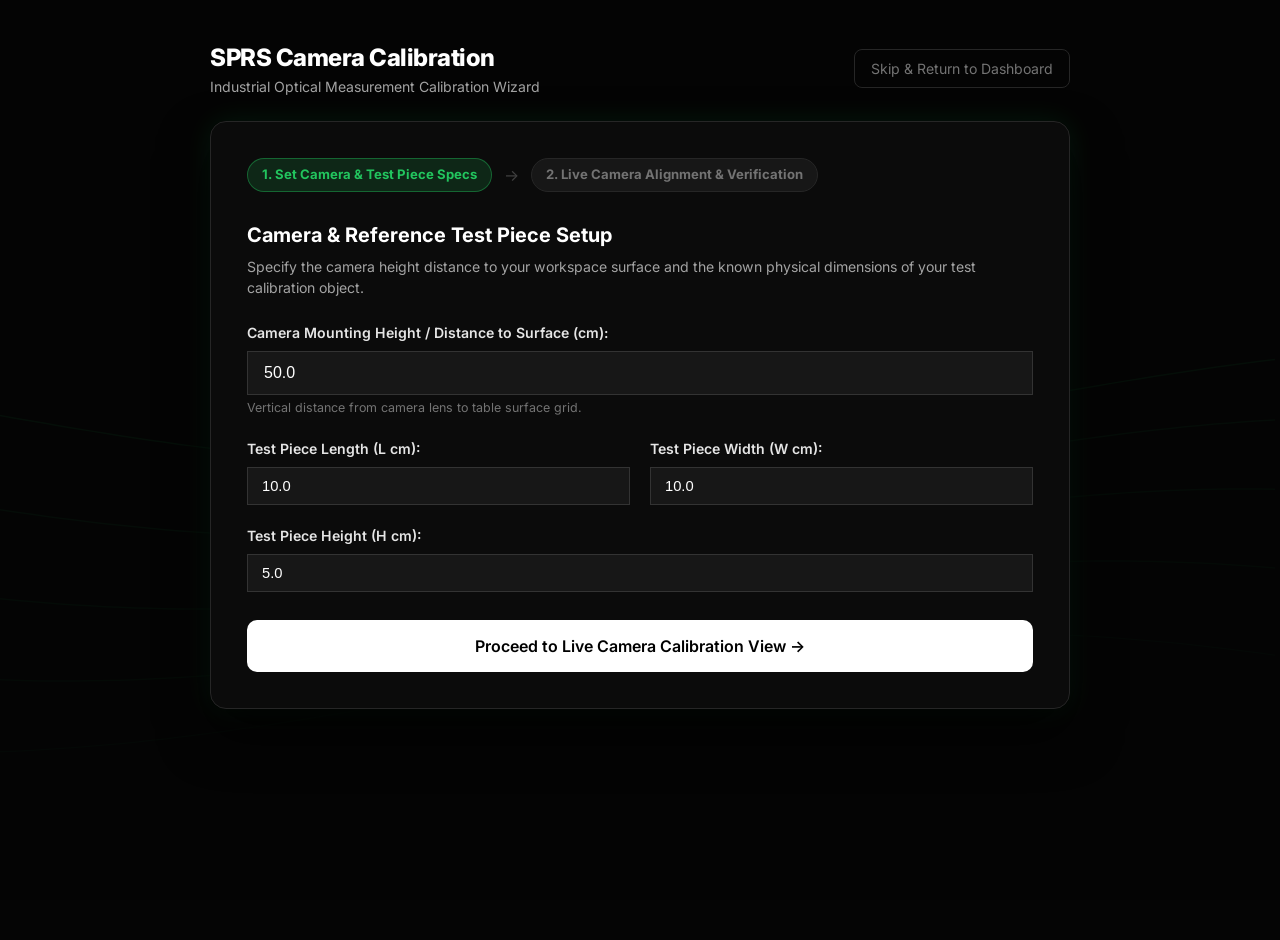
==== static/calibrate.html @ 856203a9 "Initial commit: Industrial SPRS Smart Packaging & Recommendation System" ====
<!DOCTYPE html>
<html lang="en">
<head>
  <meta charset="UTF-8">
  <meta name="viewport" content="width=device-width, initial-scale=1.0">
  <title>SPRS — Camera Calibration Wizard</title>
  <link rel="stylesheet" href="/static/style.css?v=20">
  <style>
    .cal-page-container {
      max-width: 900px;
      margin: 40px auto;
      padding: 0 20px;
      position: relative;
      z-index: 2;
    }
    
    .cal-card {
      background: rgba(13, 13, 13, 0.92);
      border: 1px solid #262626;
      border-radius: 16px;
      padding: 36px;
      backdrop-filter: blur(12px);
      box-shadow: 0 25px 50px rgba(0, 0, 0, 0.8), 0 0 30px rgba(34, 197, 94, 0.12);
    }

    .step-indicator {
      display: flex;
      gap: 12px;
      align-items: center;
      margin-bottom: 28px;
    }

    .step-pill {
      padding: 6px 14px;
      border-radius: 20px;
      font-size: 0.82rem;
      font-weight: 700;
      background: #171717;
      color: #737373;
      border: 1px solid #262626;
    }

    .step-pill.active {
      background: rgba(34, 197, 94, 0.15);
      color: #22c55e;
      border-color: rgba(34, 197, 94, 0.4);
    }

    .form-grid {
      display: grid;
      grid-template-columns: 1fr 1fr;
      gap: 20px;
      margin-bottom: 28px;
    }

    @media (max-width: 640px) {
      .form-grid {
        grid-template-columns: 1fr;
      }
    }

    .video-cal-container {
      position: relative;
      width: 100%;
      height: 480px;
      background: #000;
      border-radius: 12px;
      overflow: hidden;
      border: 1px solid #262626;
      margin-bottom: 24px;
    }

    .video-cal-feed {
      width: 100%;
      height: 100%;
      object-fit: contain;
    }

    .cal-live-badge {
      position: absolute;
      top: 16px;
      left: 16px;
      background: rgba(0, 0, 0, 0.85);
      border: 1px solid #22c55e;
      padding: 10px 16px;
      border-radius: 8px;
      font-size: 0.88rem;
      color: #fff;
    }
  </style>
</head>
<body>

  <!-- LIVE BACKGROUND WALLPAPER -->
  <div class="bg-wallpaper-container">
    <canvas id="bg-canvas"></canvas>
  </div>

  <div class="cal-page-container">
    
    <!-- HEADER BRANDING -->
    <div style="display: flex; justify-content: space-between; align-items: center; margin-bottom: 24px;">
      <div>
        <div style="font-size: 1.5rem; font-weight: 800; color: #fff; letter-spacing: -0.5px;">SPRS Camera Calibration</div>
        <div style="font-size: 0.88rem; color: #a3a3a3;">Industrial Optical Measurement Calibration Wizard</div>
      </div>
      <a href="/" style="color: #737373; font-size: 0.88rem; text-decoration: none; padding: 8px 16px; border: 1px solid #262626; border-radius: 8px;">Skip & Return to Dashboard</a>
    </div>

    <!-- MAIN CALIBRATION CARD -->
    <div class="cal-card">
      
      <!-- STEP INDICATOR -->
      <div class="step-indicator">
        <span class="step-pill active" id="pill-step-1">1. Set Camera & Test Piece Specs</span>
        <span style="color: #404040;">→</span>
        <span class="step-pill" id="pill-step-2">2. Live Camera Alignment & Verification</span>
      </div>

      <!-- STEP 1: SPECIFICATION FORM -->
      <div id="cal-step-1">
        <div style="font-size: 1.25rem; font-weight: 700; color: #fff; margin-bottom: 6px;">Camera & Reference Test Piece Setup</div>
        <div style="font-size: 0.88rem; color: #a3a3a3; margin-bottom: 24px; line-height: 1.5;">
          Specify the camera height distance to your workspace surface and the known physical dimensions of your test calibration object.
        </div>

        <div class="form-grid">
          
          <div style="grid-column: span 2;">
            <label style="font-size: 0.88rem; font-weight: 600; color: #e5e5e5; display: block; margin-bottom: 8px;">
              Camera Mounting Height / Distance to Surface (cm):
            </label>
            <input type="number" id="input-cam-height" value="50.0" step="0.5" class="cal-input-field" style="font-size: 1rem; padding: 12px 16px;">
            <div style="font-size: 0.78rem; color: #737373; margin-top: 4px;">Vertical distance from camera lens to table surface grid.</div>
          </div>

          <div>
            <label style="font-size: 0.88rem; font-weight: 600; color: #e5e5e5; display: block; margin-bottom: 8px;">
              Test Piece Length (L cm):
            </label>
            <input type="number" id="input-ref-l" value="10.0" step="0.1" class="cal-input-field" placeholder="10.0">
          </div>

          <div>
            <label style="font-size: 0.88rem; font-weight: 600; color: #e5e5e5; display: block; margin-bottom: 8px;">
              Test Piece Width (W cm):
            </label>
            <input type="number" id="input-ref-w" value="10.0" step="0.1" class="cal-input-field" placeholder="10.0">
          </div>

          <div style="grid-column: span 2;">
            <label style="font-size: 0.88rem; font-weight: 600; color: #e5e5e5; display: block; margin-bottom: 8px;">
              Test Piece Height (H cm):
            </label>
            <input type="number" id="input-ref-h" value="5.0" step="0.1" class="cal-input-field" placeholder="5.0">
          </div>

        </div>

        <button class="btn-capture" style="width: 100%; padding: 16px; font-size: 1rem;" onclick="goToCameraStep()">
          Proceed to Live Camera Calibration View →
        </button>
      </div>

      <!-- STEP 2: LIVE CAMERA CALIBRATION PANEL -->
      <div id="cal-step-2" style="display: none;">
        <div style="font-size: 1.25rem; font-weight: 700; color: #fff; margin-bottom: 6px;">Live Camera Calibration & Verification</div>
        <div style="font-size: 0.88rem; color: #a3a3a3; margin-bottom: 18px;">
          Place your test piece under the camera view. The system verifies real-time contour bounding against your target specs.
        </div>

        <div class="video-cal-container">
          <img src="/video_feed" alt="Live Stream" class="video-cal-feed" id="cal-video-feed">
          
          <div class="cal-live-badge">
            <div style="font-weight: 700; color: #22c55e; margin-bottom: 4px;" id="target-spec-text">Target: 10.0 × 10.0 × 5.0 cm</div>
            <div style="font-size: 0.82rem; color: #d4d4d4;" id="computed-scale-text">Calculated Scale: Checking live stream...</div>
          </div>
        </div>

        <div style="display: flex; gap: 14px;">
          <button class="btn-capture" style="flex: 2; padding: 16px; font-size: 1rem;" onclick="confirmAndSaveCalibration()">
            Confirm & Save Calibration →
          </button>
          <button class="btn-capture btn-capture-secondary" style="flex: 1; padding: 16px;" onclick="backToStep1()">
            Back to Form
          </button>
        </div>
      </div>

    </div>

  </div>

  <script>
    // Live Abstract Wave Wallpaper Background Animation
    const canvas = document.getElementById("bg-canvas");
    if (canvas) {
      const ctx = canvas.getContext("2d");
      let w = (canvas.width = window.innerWidth);
      let h = (canvas.height = window.innerHeight);

      window.addEventListener("resize", () => {
        w = canvas.width = window.innerWidth;
        h = canvas.height = window.innerHeight;
      });

      let step = 0;
      function renderWave() {
        ctx.fillStyle = "#050505";
        ctx.fillRect(0, 0, w, h);

        ctx.lineWidth = 1.5;
        for (let i = 0; i < 5; i++) {
          ctx.beginPath();
          const opacity = 0.08 - i * 0.012;
          ctx.strokeStyle = `rgba(34, 197, 94, ${Math.max(0.01, opacity)})`;

          for (let x = 0; x < w; x += 15) {
            const y = Math.sin(x * 0.003 + step + i * 0.4) * 60 + h * (0.45 + i * 0.08);
            if (x === 0) ctx.moveTo(x, y);
            else ctx.lineTo(x, y);
          }
          ctx.stroke();
        }
        step += 0.008;
        requestAnimationFrame(renderWave);
      }
      renderWave();
    }

    function goToCameraStep() {
      const camH = parseFloat(document.getElementById("input-cam-height").value || 50);
      const refL = parseFloat(document.getElementById("input-ref-l").value || 10);
      const refW = parseFloat(document.getElementById("input-ref-w").value || 10);
      const refH = parseFloat(document.getElementById("input-ref-h").value || 5);

      document.getElementById("target-spec-text").innerText = `Target Test Piece: ${refL} × ${refW} × ${refH} cm`;
      
      // Calculate scale based on focal length model (1570 / distance)
      const scale = (1570.0 / Math.max(10.0, camH)).toFixed(2);
      document.getElementById("computed-scale-text").innerText = `Calculated Optical Scale: ${scale} px/cm`;

      document.getElementById("cal-step-1").style.display = "none";
      document.getElementById("cal-step-2").style.display = "block";

      document.getElementById("pill-step-1").classList.remove("active");
      document.getElementById("pill-step-2").classList.add("active");
    }

    function backToStep1() {
      document.getElementById("cal-step-2").style.display = "none";
      document.getElementById("cal-step-1").style.display = "block";

      document.getElementById("pill-step-2").classList.remove("active");
      document.getElementById("pill-step-1").classList.add("active");
    }

    async function confirmAndSaveCalibration() {
      const camH = parseFloat(document.getElementById("input-cam-height").value || 50);
      const refL = parseFloat(document.getElementById("input-ref-l").value || 10);
      const refW = parseFloat(document.getElementById("input-ref-w").value || 10);
      const refH = parseFloat(document.getElementById("input-ref-h").value || 5);

      try {
        const res = await fetch("/api/calibrate_custom", {
          method: "POST",
          headers: { "Content-Type": "application/json" },
          body: JSON.stringify({
            camera_height_cm: camH,
            ref_length_cm: refL,
            ref_width_cm: refW,
            ref_height_cm: refH
          })
        });
        const data = await res.json();
        if (data.status === "success") {
          console.log("[SPRS Calibration] Saved calibration successfully!");
        }
      } catch (err) {
        console.warn("[SPRS Calibration Error]:", err);
      }

      // Redirect back to main scan page
      window.location.href = "/";
    }
  </script>

</body>
</html>
---- static/style.css ----
/* 
   SPRS Ultra-Minimalist Pure Black Theme with Interactive Parallax Background (static/style.css)
*/

@import url('https://fonts.googleapis.com/css2?family=Inter:wght@400;500;600;700&display=swap');

:root {
  --bg-pure-black: #050505;
  --bg-card: #111111;
  --bg-card-hover: #181818;
  --border-subtle: #242424;
  --border-accent: #525252;

  --text-white: #ffffff;
  --text-main: #e5e5e5;
  --text-muted: #a3a3a3;
  --text-subtle: #737373;

  --accent-green: #16a34a;
  --accent-blue: #0284c7;
  --accent-amber: #d97706;
  --accent-red: #dc2626;

  --radius-md: 10px;
  --radius-lg: 16px;
  --transition: all 0.25s cubic-bezier(0.16, 1, 0.3, 1);
}

* {
  box-sizing: border-box;
  margin: 0;
  padding: 0;
}

body {
  font-family: 'Inter', -apple-system, BlinkMacSystemFont, "Segoe UI", Roboto, sans-serif;
  background-color: var(--bg-pure-black);
  color: var(--text-main);
  min-height: 100vh;
  line-height: 1.5;
  overflow-x: hidden;
  position: relative;
  -webkit-font-smoothing: antialiased;
}

/* LIVE ANIMATED ABSTRACT WAVE WALLPAPER (IMAGE 2) */
.bg-wallpaper-container {
  position: fixed;
  top: 0;
  left: 0;
  width: 100vw;
  height: 100vh;
  pointer-events: none;
  z-index: 0;
  overflow: hidden;
  background: #030008;
  opacity: 0.65;
}

#bg-canvas {
  width: 100%;
  height: 100%;
  display: block;
}

/* MAIN APP CONTAINER */
.app-viewport-container {
  position: relative;
  z-index: 1;
  max-width: 1100px;
  margin: 30px auto;
  padding: 0 20px;
  display: flex;
  flex-direction: column;
  gap: 24px;
}

/* CARDS */
.camera-card {
  background: var(--bg-card);
  border: 1px solid var(--border-subtle);
  border-radius: var(--radius-lg);
  padding: 20px;
  box-shadow: 0 10px 30px rgba(0, 0, 0, 0.6);
}

.video-frame-box {
  position: relative;
  width: 100%;
  height: 520px;
  background: #000000;
  border-radius: var(--radius-md);
  overflow: hidden;
  border: 1px solid var(--border-subtle);
}

.video-element {
  width: 100%;
  height: 100%;
  object-fit: cover;
  display: block;
}

/* CONTROL BAR */
.control-bar {
  display: flex;
  align-items: center;
  justify-content: space-between;
  background: var(--bg-card);
  border: 1px solid var(--border-subtle);
  border-radius: var(--radius-lg);
  padding: 18px 24px;
}

.instruction-text {
  font-size: 1rem;
  font-weight: 600;
  color: var(--text-white);
}

.instruction-sub {
  font-size: 0.82rem;
  color: var(--text-muted);
  margin-top: 2px;
}

.btn-capture {
  background: #ffffff;
  color: #000000;
  border: none;
  padding: 12px 30px;
  border-radius: var(--radius-md);
  font-family: inherit;
  font-weight: 600;
  font-size: 0.95rem;
  cursor: pointer;
  transition: var(--transition);
}

.btn-capture:hover {
  background: #e5e5e5;
  transform: translateY(-1px);
}

.btn-capture-secondary {
  background: #262626;
  color: #ffffff;
  border: 1px solid #404040;
}

.btn-capture-secondary:hover {
  background: #333333;
}

/* ADVANCED ANALYTICS SECTION */
.analytics-section {
  background: var(--bg-card);
  border: 1px solid var(--border-subtle);
  border-radius: var(--radius-lg);
  padding: 28px;
  display: none;
}

.analytics-section.active {
  display: block;
}

.section-title {
  font-size: 1.2rem;
  font-weight: 700;
  color: var(--text-white);
  border-bottom: 1px solid var(--border-subtle);
  padding-bottom: 14px;
  margin-bottom: 24px;
}

.analytics-row-pair {
  display: grid;
  grid-template-columns: 1fr 1fr;
  gap: 20px;
  margin-bottom: 20px;
}

@media (max-width: 768px) {
  .analytics-row-pair {
    grid-template-columns: 1fr;
  }
}

.data-box {
  background: #090909;
  border: 1px solid var(--border-subtle);
  border-radius: var(--radius-md);
  padding: 20px 24px;
}

.snapshot-container {
  width: 100%;
  border-radius: var(--radius-md);
  overflow: hidden;
  border: 1px solid var(--border-subtle);
  background: #000000;
}

.snapshot-img {
  width: 100%;
  height: 215px;
  object-fit: cover;
  display: block;
}

.data-row {
  display: flex;
  justify-content: space-between;
  align-items: center;
  padding: 10px 0;
  border-bottom: 1px solid #1c1c1c;
  font-size: 0.9rem;
}

.data-row:last-child {
  border-bottom: none;
}

.data-label {
  color: var(--text-muted);
}

.data-val {
  font-weight: 600;
  color: var(--text-white);
}

/* DUAL CIRCULAR RING GAUGES (OPTIMAL VS STOCK BOX) */
.dual-rings-wrapper {
  display: flex;
  justify-content: space-around;
  align-items: center;
  width: 100%;
  margin-top: 4px;
  gap: 16px;
}

.ring-sub-box {
  display: flex;
  flex-direction: column;
  align-items: center;
  flex: 1;
}

.ring-sub-title {
  font-size: 0.82rem;
  font-weight: 600;
  color: var(--text-white);
  margin-bottom: 6px;
}

.medium-ring-container {
  position: relative;
  width: 108px;
  height: 108px;
  margin: 4px auto;
}

.medium-ring-svg {
  width: 100%;
  height: 100%;
  transform: rotate(-90deg);
}

.medium-ring-bg {
  fill: none;
  stroke: #222222;
  stroke-width: 9;
}

.medium-ring-fill {
  fill: none;
  stroke: #22c55e;
  stroke-width: 9;
  stroke-linecap: round;
  stroke-dasharray: 301.59;
  stroke-dashoffset: 301.59;
  transition: stroke-dashoffset 0.8s cubic-bezier(0.16, 1, 0.3, 1), stroke 0.4s ease, filter 0.4s ease;
}

.medium-ring-text {
  position: absolute;
  top: 50%;
  left: 50%;
  transform: translate(-50%, -50%);
  font-size: 1.45rem;
  font-weight: 800;
  color: #ffffff;
  text-shadow: 0 0 12px rgba(255, 255, 255, 0.35);
}

.util-subtext {
  font-size: 0.76rem;
  color: var(--text-muted);
  margin-top: 4px;
}

/* LARGE 3D VIEWER CONTAINER (FULL STANDALONE ROW: 520px HEIGHT) */
.large-3d-viewer-card {
  background: var(--bg-card);
  border: 1px solid var(--border-subtle);
  border-radius: var(--radius-lg);
  padding: 20px;
  margin-top: 24px;
}

.threejs-viewport-large {
  width: 100%;
  height: 520px;
  background: #000000;
  border-radius: var(--radius-md);
  border: 1px solid var(--border-subtle);
  position: relative;
  overflow: hidden;
}

#canvas-3d {
  width: 100%;
  height: 100%;
  display: block;
}

/* 3D CLICK INSPECTOR TOOLTIP / PANEL */
.inspector-overlay {
  position: absolute;
  top: 12px;
  left: 12px;
  background: rgba(18, 18, 18, 0.92);
  border: 1px solid var(--border-accent);
  border-radius: var(--radius-md);
  padding: 10px 14px;
  max-width: 320px;
  box-shadow: 0 8px 24px rgba(0, 0, 0, 0.8);
  pointer-events: none;
  transition: opacity 0.3s ease;
}

.inspector-title {
  font-size: 0.85rem;
  font-weight: 700;
  color: #ffffff;
  margin-bottom: 2px;
}

.inspector-desc {
  font-size: 0.78rem;
  color: var(--text-muted);
}

/* BOTTOM ACTION BAR CENTERED AT THE VERY BOTTOM */
.bottom-action-bar {
  display: flex;
  flex-direction: column;
  align-items: center;
  gap: 16px;
  margin: 28px auto 0 auto;
  padding-top: 24px;
  border-top: 1px solid var(--border-subtle);
  max-width: 760px;
  width: 100%;
}

.status-tag {
  padding: 12px 18px;
  border-radius: var(--radius-md);
  background: #121212;
  border: 1px solid var(--border-subtle);
  font-size: 0.88rem;
  color: var(--text-main);
}

.status-tag-centered {
  width: 100%;
  max-width: 640px;
  text-align: center;
}

.bottom-btn-group {
  display: flex;
  gap: 16px;
  justify-content: center;
  width: 100%;
}

/* MODAL OVERLAY & CALIBRATION SETUP STYLES */
.modal-overlay {
  position: fixed;
  top: 0;
  left: 0;
  width: 100vw;
  height: 100vh;
  background: rgba(0, 0, 0, 0.82);
  backdrop-filter: blur(10px);
  z-index: 9999;
  display: flex;
  align-items: center;
  justify-content: center;
  padding: 20px;
}

.modal-card {
  background: #0d0d0d;
  border: 1px solid #262626;
  border-radius: var(--radius-lg);
  padding: 28px;
  box-shadow: 0 20px 40px rgba(0, 0, 0, 0.8), 0 0 20px rgba(34, 197, 94, 0.15);
  width: 100%;
}

.cal-input-field {
  width: 100%;
  background: #171717;
  border: 1px solid #333;
  border-radius: var(--radius-sm);
  color: #fff;
  padding: 10px 14px;
  font-size: 0.92rem;
  outline: none;
  transition: border-color 0.2s ease;
}

.cal-input-field:focus {
  border-color: var(--accent-green);
}
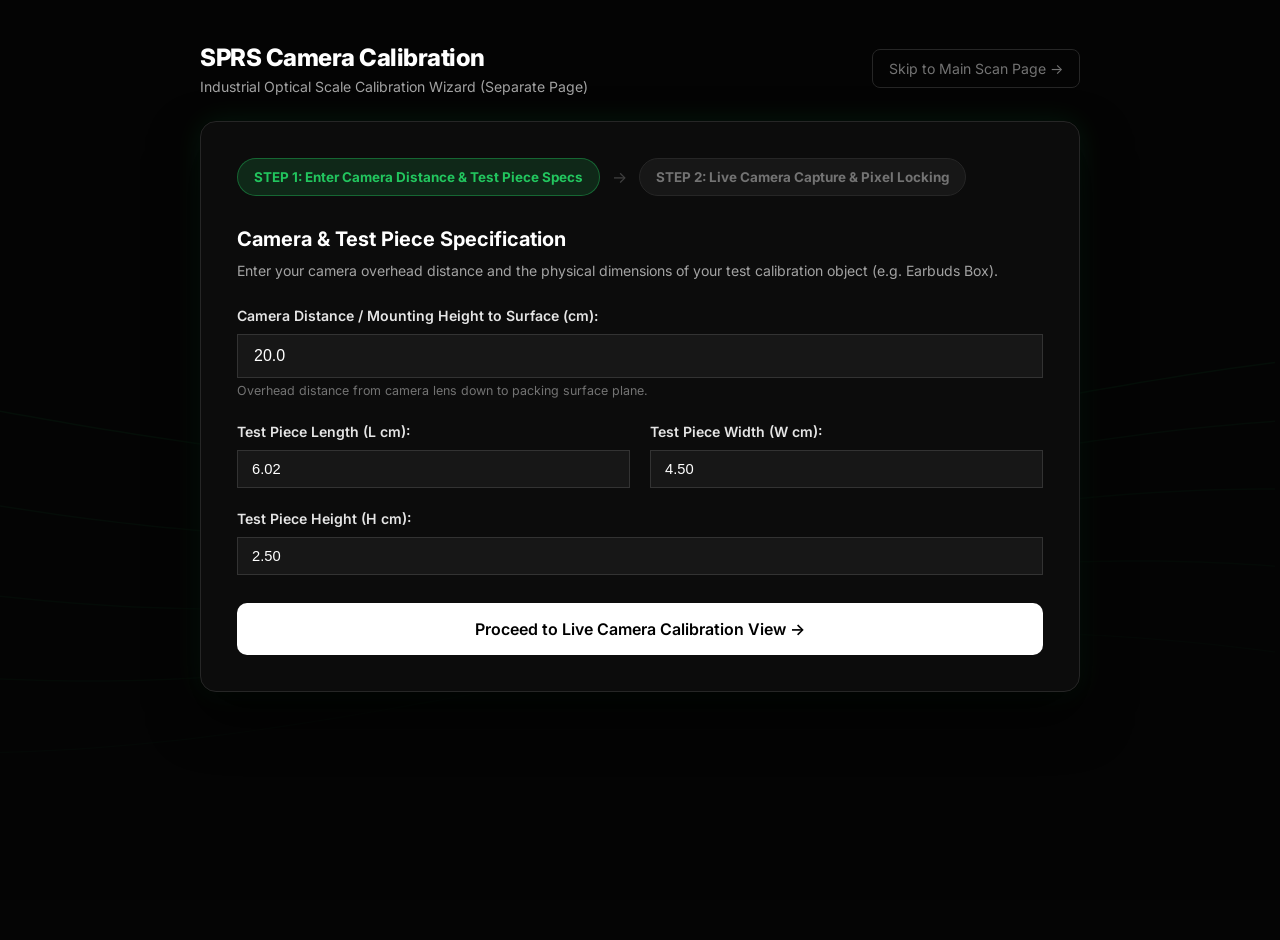
==== commit 6d286b93: "Enhance live camera calibration with auto bounding-box scale calculation" ====
--- a/static/calibrate.html
+++ b/static/calibrate.html
@@ -3,11 +3,11 @@
 <head>
   <meta charset="UTF-8">
   <meta name="viewport" content="width=device-width, initial-scale=1.0">
-  <title>SPRS — Camera Calibration Wizard</title>
-  <link rel="stylesheet" href="/static/style.css?v=20">
+  <title>SPRS — Camera Calibration Page</title>
+  <link rel="stylesheet" href="/static/style.css?v=25">
   <style>
     .cal-page-container {
-      max-width: 900px;
+      max-width: 920px;
       margin: 40px auto;
       padding: 0 20px;
       position: relative;
@@ -15,11 +15,11 @@
     }
     
     .cal-card {
-      background: rgba(13, 13, 13, 0.92);
+      background: rgba(13, 13, 13, 0.94);
       border: 1px solid #262626;
       border-radius: 16px;
       padding: 36px;
-      backdrop-filter: blur(12px);
+      backdrop-filter: blur(14px);
       box-shadow: 0 25px 50px rgba(0, 0, 0, 0.8), 0 0 30px rgba(34, 197, 94, 0.12);
     }
 
@@ -31,9 +31,9 @@
     }
 
     .step-pill {
-      padding: 6px 14px;
+      padding: 8px 16px;
       border-radius: 20px;
-      font-size: 0.82rem;
+      font-size: 0.84rem;
       font-weight: 700;
       background: #171717;
       color: #737373;
@@ -80,12 +80,33 @@
       position: absolute;
       top: 16px;
       left: 16px;
-      background: rgba(0, 0, 0, 0.85);
+      background: rgba(0, 0, 0, 0.88);
       border: 1px solid #22c55e;
-      padding: 10px 16px;
+      padding: 12px 18px;
+      border-radius: 10px;
+      font-size: 0.88rem;
+      color: #fff;
+      box-shadow: 0 4px 12px rgba(0, 0, 0, 0.6);
+    }
+
+    .cal-alert-box {
+      padding: 12px 16px;
       border-radius: 8px;
       font-size: 0.88rem;
-      color: #fff;
+      margin-bottom: 16px;
+      display: none;
+    }
+
+    .cal-alert-success {
+      background: rgba(34, 197, 94, 0.15);
+      border: 1px solid #22c55e;
+      color: #4ade80;
+    }
+
+    .cal-alert-error {
+      background: rgba(239, 68, 68, 0.15);
+      border: 1px solid #ef4444;
+      color: #f87171;
     }
   </style>
 </head>
@@ -102,9 +123,9 @@
     <div style="display: flex; justify-content: space-between; align-items: center; margin-bottom: 24px;">
       <div>
         <div style="font-size: 1.5rem; font-weight: 800; color: #fff; letter-spacing: -0.5px;">SPRS Camera Calibration</div>
-        <div style="font-size: 0.88rem; color: #a3a3a3;">Industrial Optical Measurement Calibration Wizard</div>
+        <div style="font-size: 0.88rem; color: #a3a3a3;">Industrial Optical Scale Calibration Wizard (Separate Page)</div>
       </div>
-      <a href="/" style="color: #737373; font-size: 0.88rem; text-decoration: none; padding: 8px 16px; border: 1px solid #262626; border-radius: 8px;">Skip & Return to Dashboard</a>
+      <a href="/" style="color: #737373; font-size: 0.88rem; text-decoration: none; padding: 8px 16px; border: 1px solid #262626; border-radius: 8px;">Skip to Main Scan Page →</a>
     </div>
 
     <!-- MAIN CALIBRATION CARD -->
@@ -112,47 +133,47 @@
       
       <!-- STEP INDICATOR -->
       <div class="step-indicator">
-        <span class="step-pill active" id="pill-step-1">1. Set Camera & Test Piece Specs</span>
+        <span class="step-pill active" id="pill-step-1">STEP 1: Enter Camera Distance & Test Piece Specs</span>
         <span style="color: #404040;">→</span>
-        <span class="step-pill" id="pill-step-2">2. Live Camera Alignment & Verification</span>
+        <span class="step-pill" id="pill-step-2">STEP 2: Live Camera Capture & Pixel Locking</span>
       </div>
 
       <!-- STEP 1: SPECIFICATION FORM -->
       <div id="cal-step-1">
-        <div style="font-size: 1.25rem; font-weight: 700; color: #fff; margin-bottom: 6px;">Camera & Reference Test Piece Setup</div>
+        <div style="font-size: 1.25rem; font-weight: 700; color: #fff; margin-bottom: 6px;">Camera & Test Piece Specification</div>
         <div style="font-size: 0.88rem; color: #a3a3a3; margin-bottom: 24px; line-height: 1.5;">
-          Specify the camera height distance to your workspace surface and the known physical dimensions of your test calibration object.
+          Enter your camera overhead distance and the physical dimensions of your test calibration object (e.g. Earbuds Box).
         </div>
 
         <div class="form-grid">
           
           <div style="grid-column: span 2;">
             <label style="font-size: 0.88rem; font-weight: 600; color: #e5e5e5; display: block; margin-bottom: 8px;">
-              Camera Mounting Height / Distance to Surface (cm):
+              Camera Distance / Mounting Height to Surface (cm):
             </label>
-            <input type="number" id="input-cam-height" value="50.0" step="0.5" class="cal-input-field" style="font-size: 1rem; padding: 12px 16px;">
-            <div style="font-size: 0.78rem; color: #737373; margin-top: 4px;">Vertical distance from camera lens to table surface grid.</div>
+            <input type="number" id="input-cam-height" value="20.0" step="0.5" class="cal-input-field" style="font-size: 1rem; padding: 12px 16px;">
+            <div style="font-size: 0.78rem; color: #737373; margin-top: 4px;">Overhead distance from camera lens down to packing surface plane.</div>
           </div>
 
           <div>
             <label style="font-size: 0.88rem; font-weight: 600; color: #e5e5e5; display: block; margin-bottom: 8px;">
               Test Piece Length (L cm):
             </label>
-            <input type="number" id="input-ref-l" value="10.0" step="0.1" class="cal-input-field" placeholder="10.0">
+            <input type="number" id="input-ref-l" value="6.02" step="0.01" class="cal-input-field" placeholder="6.02">
           </div>
 
           <div>
             <label style="font-size: 0.88rem; font-weight: 600; color: #e5e5e5; display: block; margin-bottom: 8px;">
               Test Piece Width (W cm):
             </label>
-            <input type="number" id="input-ref-w" value="10.0" step="0.1" class="cal-input-field" placeholder="10.0">
+            <input type="number" id="input-ref-w" value="4.50" step="0.01" class="cal-input-field" placeholder="4.50">
           </div>
 
           <div style="grid-column: span 2;">
             <label style="font-size: 0.88rem; font-weight: 600; color: #e5e5e5; display: block; margin-bottom: 8px;">
               Test Piece Height (H cm):
             </label>
-            <input type="number" id="input-ref-h" value="5.0" step="0.1" class="cal-input-field" placeholder="5.0">
+            <input type="number" id="input-ref-h" value="2.50" step="0.01" class="cal-input-field" placeholder="2.50">
           </div>
 
         </div>
@@ -164,28 +185,35 @@
 
       <!-- STEP 2: LIVE CAMERA CALIBRATION PANEL -->
       <div id="cal-step-2" style="display: none;">
-        <div style="font-size: 1.25rem; font-weight: 700; color: #fff; margin-bottom: 6px;">Live Camera Calibration & Verification</div>
+        <div style="font-size: 1.25rem; font-weight: 700; color: #fff; margin-bottom: 6px;">Live Camera Calibration & Scale Locking</div>
         <div style="font-size: 0.88rem; color: #a3a3a3; margin-bottom: 18px;">
-          Place your test piece under the camera view. The system verifies real-time contour bounding against your target specs.
-        </div>
+          Place your test piece (e.g. Earbuds Box) under the camera. The system will detect its pixel contours and compute the exact scale ($px/cm$).
+        </div>
+
+        <div class="cal-alert-box cal-alert-success" id="cal-msg-box"></div>
 
         <div class="video-cal-container">
           <img src="/video_feed" alt="Live Stream" class="video-cal-feed" id="cal-video-feed">
           
           <div class="cal-live-badge">
-            <div style="font-weight: 700; color: #22c55e; margin-bottom: 4px;" id="target-spec-text">Target: 10.0 × 10.0 × 5.0 cm</div>
-            <div style="font-size: 0.82rem; color: #d4d4d4;" id="computed-scale-text">Calculated Scale: Checking live stream...</div>
-          </div>
-        </div>
-
-        <div style="display: flex; gap: 14px;">
-          <button class="btn-capture" style="flex: 2; padding: 16px; font-size: 1rem;" onclick="confirmAndSaveCalibration()">
-            Confirm & Save Calibration →
+            <div style="font-weight: 700; color: #22c55e; margin-bottom: 4px;" id="target-spec-text">Target: 6.02 × 4.5 × 2.5 cm</div>
+            <div style="font-size: 0.84rem; color: #e5e5e5; margin-bottom: 2px;" id="computed-scale-text">Calculated Scale: Press Detect & Calibrate</div>
+            <div style="font-size: 0.80rem; color: #38bdf8;" id="measured-result-text">Live Match: Pending...</div>
+          </div>
+        </div>
+
+        <div style="display: flex; gap: 12px; margin-bottom: 16px;">
+          <button class="btn-capture" style="flex: 2; padding: 14px; font-size: 0.95rem; background: #2563eb;" onclick="triggerAutoCameraCalibration()">
+            📸 Detect Test Piece & Lock Scale ($px/cm$)
           </button>
-          <button class="btn-capture btn-capture-secondary" style="flex: 1; padding: 16px;" onclick="backToStep1()">
+          <button class="btn-capture btn-capture-secondary" style="flex: 1; padding: 14px;" onclick="backToStep1()">
             Back to Form
           </button>
         </div>
+
+        <button class="btn-capture" style="width: 100%; padding: 16px; font-size: 1.05rem;" id="btn-confirm-redirect" onclick="confirmAndSaveCalibration()">
+          Confirm Calibration & Redirect to Main Scan Page →
+        </button>
       </div>
 
     </div>
@@ -230,22 +258,21 @@
     }
 
     function goToCameraStep() {
-      const camH = parseFloat(document.getElementById("input-cam-height").value || 50);
-      const refL = parseFloat(document.getElementById("input-ref-l").value || 10);
-      const refW = parseFloat(document.getElementById("input-ref-w").value || 10);
-      const refH = parseFloat(document.getElementById("input-ref-h").value || 5);
+      const camH = parseFloat(document.getElementById("input-cam-height").value || 20);
+      const refL = parseFloat(document.getElementById("input-ref-l").value || 6.02);
+      const refW = parseFloat(document.getElementById("input-ref-w").value || 4.5);
+      const refH = parseFloat(document.getElementById("input-ref-h").value || 2.5);
 
       document.getElementById("target-spec-text").innerText = `Target Test Piece: ${refL} × ${refW} × ${refH} cm`;
-      
-      // Calculate scale based on focal length model (1570 / distance)
-      const scale = (1570.0 / Math.max(10.0, camH)).toFixed(2);
-      document.getElementById("computed-scale-text").innerText = `Calculated Optical Scale: ${scale} px/cm`;
 
       document.getElementById("cal-step-1").style.display = "none";
       document.getElementById("cal-step-2").style.display = "block";
 
       document.getElementById("pill-step-1").classList.remove("active");
       document.getElementById("pill-step-2").classList.add("active");
+
+      // Auto trigger live scale calculation on step transition
+      setTimeout(triggerAutoCameraCalibration, 400);
     }
 
     function backToStep1() {
@@ -256,14 +283,17 @@
       document.getElementById("pill-step-1").classList.add("active");
     }
 
-    async function confirmAndSaveCalibration() {
-      const camH = parseFloat(document.getElementById("input-cam-height").value || 50);
-      const refL = parseFloat(document.getElementById("input-ref-l").value || 10);
-      const refW = parseFloat(document.getElementById("input-ref-w").value || 10);
-      const refH = parseFloat(document.getElementById("input-ref-h").value || 5);
+    async function triggerAutoCameraCalibration() {
+      const camH = parseFloat(document.getElementById("input-cam-height").value || 20);
+      const refL = parseFloat(document.getElementById("input-ref-l").value || 6.02);
+      const refW = parseFloat(document.getElementById("input-ref-w").value || 4.5);
+      const refH = parseFloat(document.getElementById("input-ref-h").value || 2.5);
+
+      const msgBox = document.getElementById("cal-msg-box");
+      msgBox.style.display = "none";
 
       try {
-        const res = await fetch("/api/calibrate_custom", {
+        const res = await fetch("/api/auto_calibrate_from_camera", {
           method: "POST",
           headers: { "Content-Type": "application/json" },
           body: JSON.stringify({
@@ -273,15 +303,30 @@
             ref_height_cm: refH
           })
         });
+
         const data = await res.json();
         if (data.status === "success") {
-          console.log("[SPRS Calibration] Saved calibration successfully!");
+          document.getElementById("computed-scale-text").innerText = `Calculated Optical Scale: ${data.pixels_per_cm} px/cm`;
+          document.getElementById("measured-result-text").innerText = `Live Match Confirmed: ${data.measured_dimensions_str}`;
+
+          msgBox.className = "cal-alert-box cal-alert-success";
+          msgBox.innerText = `Success! Test piece detected (${data.detected_pixel_dim} px). Calibrated scale locked at ${data.pixels_per_cm} px/cm.`;
+          msgBox.style.display = "block";
+        } else {
+          document.getElementById("computed-scale-text").innerText = "Calculated Scale: Pending Detection";
+          document.getElementById("measured-result-text").innerText = "Live Match: Please place test piece under camera";
+
+          msgBox.className = "cal-alert-box cal-alert-error";
+          msgBox.innerText = data.message || "Could not detect test piece. Ensure object is on surface plane under camera.";
+          msgBox.style.display = "block";
         }
       } catch (err) {
-        console.warn("[SPRS Calibration Error]:", err);
+        console.error("Auto calibration error:", err);
       }
-
-      // Redirect back to main scan page
+    }
+
+    async function confirmAndSaveCalibration() {
+      // Scale is locked and saved in config, redirect directly to main scanning page
       window.location.href = "/";
     }
   </script>
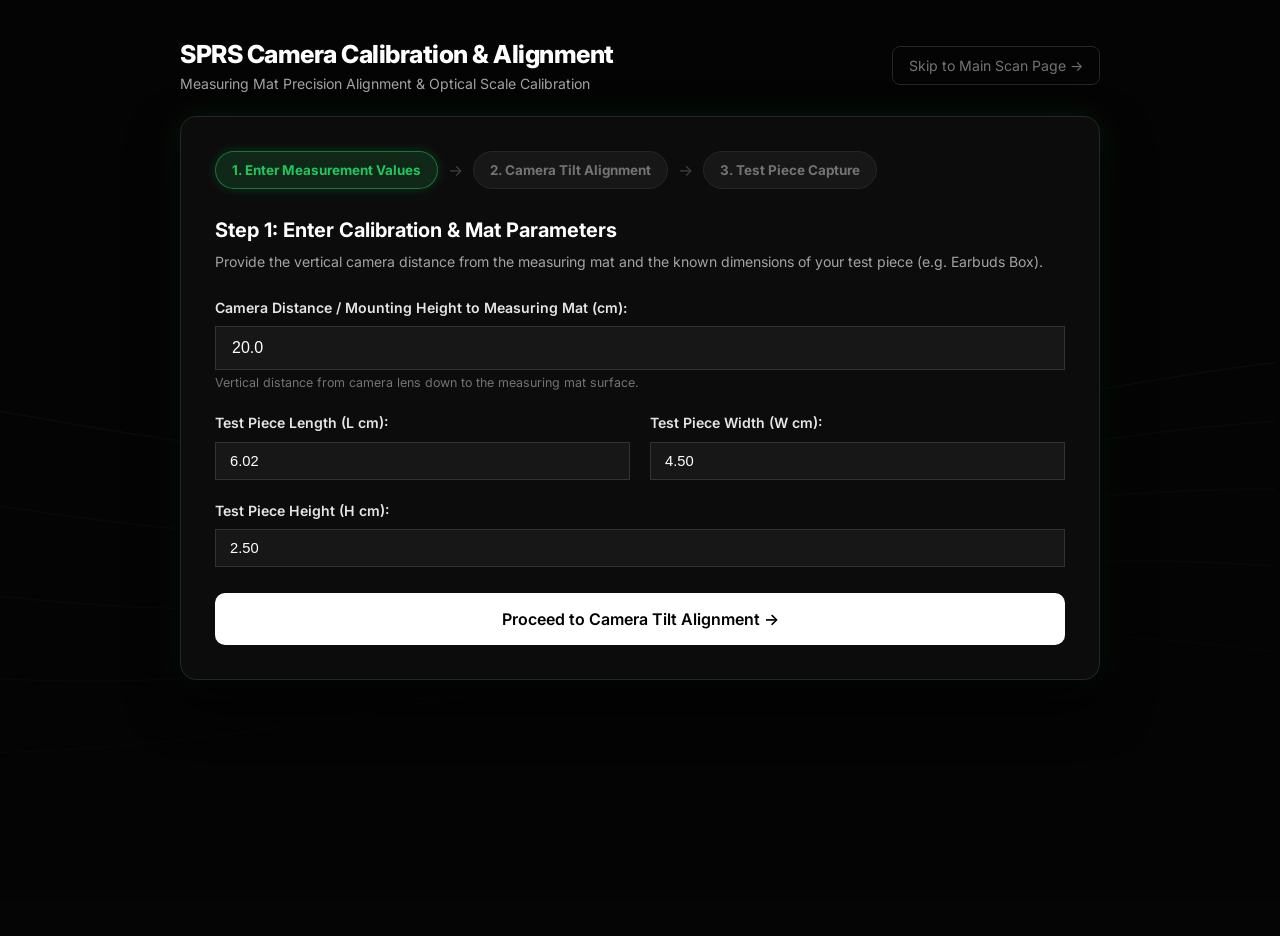
==== commit 88384531: "Add Camera Tilt Alignment with measuring mat grid reticle and digital spirit level" ====
--- a/static/calibrate.html
+++ b/static/calibrate.html
@@ -3,31 +3,32 @@
 <head>
   <meta charset="UTF-8">
   <meta name="viewport" content="width=device-width, initial-scale=1.0">
-  <title>SPRS — Camera Calibration Page</title>
-  <link rel="stylesheet" href="/static/style.css?v=25">
+  <title>SPRS — Camera Calibration & Tilt Alignment Wizard</title>
+  <link rel="stylesheet" href="/static/style.css?v=30">
   <style>
     .cal-page-container {
-      max-width: 920px;
-      margin: 40px auto;
+      max-width: 960px;
+      margin: 36px auto;
       padding: 0 20px;
       position: relative;
       z-index: 2;
     }
     
     .cal-card {
-      background: rgba(13, 13, 13, 0.94);
+      background: rgba(13, 13, 13, 0.95);
       border: 1px solid #262626;
       border-radius: 16px;
-      padding: 36px;
+      padding: 34px;
       backdrop-filter: blur(14px);
       box-shadow: 0 25px 50px rgba(0, 0, 0, 0.8), 0 0 30px rgba(34, 197, 94, 0.12);
     }
 
     .step-indicator {
       display: flex;
-      gap: 12px;
+      gap: 10px;
       align-items: center;
-      margin-bottom: 28px;
+      margin-bottom: 26px;
+      flex-wrap: wrap;
     }
 
     .step-pill {
@@ -38,19 +39,27 @@
       background: #171717;
       color: #737373;
       border: 1px solid #262626;
+      transition: all 0.25s ease;
     }
 
     .step-pill.active {
       background: rgba(34, 197, 94, 0.15);
       color: #22c55e;
-      border-color: rgba(34, 197, 94, 0.4);
+      border-color: rgba(34, 197, 94, 0.5);
+      box-shadow: 0 0 12px rgba(34, 197, 94, 0.2);
+    }
+
+    .step-pill.completed {
+      background: rgba(56, 189, 248, 0.15);
+      color: #38bdf8;
+      border-color: rgba(56, 189, 248, 0.4);
     }
 
     .form-grid {
       display: grid;
       grid-template-columns: 1fr 1fr;
       gap: 20px;
-      margin-bottom: 28px;
+      margin-bottom: 26px;
     }
 
     @media (max-width: 640px) {
@@ -67,13 +76,109 @@
       border-radius: 12px;
       overflow: hidden;
       border: 1px solid #262626;
-      margin-bottom: 24px;
+      margin-bottom: 20px;
     }
 
     .video-cal-feed {
       width: 100%;
       height: 100%;
       object-fit: contain;
+    }
+
+    /* TILT ALIGNMENT RETICLES OVERLAY */
+    .alignment-reticle-overlay {
+      position: absolute;
+      top: 0;
+      left: 0;
+      width: 100%;
+      height: 100%;
+      pointer-events: none;
+      display: flex;
+      align-items: center;
+      justify-content: center;
+    }
+
+    .reticle-h-line {
+      position: absolute;
+      width: 100%;
+      height: 1px;
+      background: rgba(34, 197, 94, 0.45);
+      box-shadow: 0 0 4px rgba(34, 197, 94, 0.6);
+    }
+
+    .reticle-v-line {
+      position: absolute;
+      width: 1px;
+      height: 100%;
+      background: rgba(34, 197, 94, 0.45);
+      box-shadow: 0 0 4px rgba(34, 197, 94, 0.6);
+    }
+
+    .reticle-grid-box {
+      width: 65%;
+      height: 65%;
+      border: 1px dashed rgba(34, 197, 94, 0.35);
+      position: absolute;
+    }
+
+    .reticle-center-circle {
+      width: 60px;
+      height: 60px;
+      border: 2px solid #22c55e;
+      border-radius: 50%;
+      position: absolute;
+      box-shadow: 0 0 10px rgba(34, 197, 94, 0.5);
+    }
+
+    /* DIGITAL SPIRIT LEVEL BADGE */
+    .tilt-hud-card {
+      position: absolute;
+      top: 16px;
+      left: 16px;
+      background: rgba(0, 0, 0, 0.88);
+      border: 1px solid #22c55e;
+      padding: 12px 18px;
+      border-radius: 10px;
+      font-size: 0.88rem;
+      color: #fff;
+      box-shadow: 0 6px 16px rgba(0, 0, 0, 0.7);
+      backdrop-filter: blur(8px);
+      min-width: 260px;
+    }
+
+    .spirit-level-bar {
+      width: 100%;
+      height: 10px;
+      background: #171717;
+      border-radius: 5px;
+      border: 1px solid #333;
+      margin-top: 8px;
+      position: relative;
+      overflow: hidden;
+    }
+
+    .spirit-level-bubble {
+      width: 16px;
+      height: 8px;
+      background: #22c55e;
+      border-radius: 4px;
+      position: absolute;
+      top: 0;
+      left: 50%;
+      transform: translateX(-50%);
+      transition: left 0.2s ease, background 0.2s ease;
+      box-shadow: 0 0 8px rgba(34, 197, 94, 0.8);
+    }
+
+    .spirit-center-mark {
+      position: absolute;
+      top: 0;
+      left: 50%;
+      width: 2px;
+      height: 10px;
+      background: #fff;
+      transform: translateX(-50%);
+      z-index: 2;
     }
 
     .cal-live-badge {
@@ -120,10 +225,10 @@
   <div class="cal-page-container">
     
     <!-- HEADER BRANDING -->
-    <div style="display: flex; justify-content: space-between; align-items: center; margin-bottom: 24px;">
+    <div style="display: flex; justify-content: space-between; align-items: center; margin-bottom: 22px;">
       <div>
-        <div style="font-size: 1.5rem; font-weight: 800; color: #fff; letter-spacing: -0.5px;">SPRS Camera Calibration</div>
-        <div style="font-size: 0.88rem; color: #a3a3a3;">Industrial Optical Scale Calibration Wizard (Separate Page)</div>
+        <div style="font-size: 1.55rem; font-weight: 800; color: #fff; letter-spacing: -0.5px;">SPRS Camera Calibration & Alignment</div>
+        <div style="font-size: 0.88rem; color: #a3a3a3;">Measuring Mat Precision Alignment & Optical Scale Calibration</div>
       </div>
       <a href="/" style="color: #737373; font-size: 0.88rem; text-decoration: none; padding: 8px 16px; border: 1px solid #262626; border-radius: 8px;">Skip to Main Scan Page →</a>
     </div>
@@ -133,26 +238,30 @@
       
       <!-- STEP INDICATOR -->
       <div class="step-indicator">
-        <span class="step-pill active" id="pill-step-1">STEP 1: Enter Camera Distance & Test Piece Specs</span>
+        <span class="step-pill active" id="pill-step-1">1. Enter Measurement Values</span>
         <span style="color: #404040;">→</span>
-        <span class="step-pill" id="pill-step-2">STEP 2: Live Camera Capture & Pixel Locking</span>
+        <span class="step-pill" id="pill-step-2">2. Camera Tilt Alignment</span>
+        <span style="color: #404040;">→</span>
+        <span class="step-pill" id="pill-step-3">3. Test Piece Capture</span>
       </div>
 
-      <!-- STEP 1: SPECIFICATION FORM -->
+      <!-- ==========================================
+           STEP 1: SPECIFICATION FORM
+           ========================================== -->
       <div id="cal-step-1">
-        <div style="font-size: 1.25rem; font-weight: 700; color: #fff; margin-bottom: 6px;">Camera & Test Piece Specification</div>
+        <div style="font-size: 1.25rem; font-weight: 700; color: #fff; margin-bottom: 6px;">Step 1: Enter Calibration & Mat Parameters</div>
         <div style="font-size: 0.88rem; color: #a3a3a3; margin-bottom: 24px; line-height: 1.5;">
-          Enter your camera overhead distance and the physical dimensions of your test calibration object (e.g. Earbuds Box).
+          Provide the vertical camera distance from the measuring mat and the known dimensions of your test piece (e.g. Earbuds Box).
         </div>
 
         <div class="form-grid">
           
           <div style="grid-column: span 2;">
             <label style="font-size: 0.88rem; font-weight: 600; color: #e5e5e5; display: block; margin-bottom: 8px;">
-              Camera Distance / Mounting Height to Surface (cm):
+              Camera Distance / Mounting Height to Measuring Mat (cm):
             </label>
             <input type="number" id="input-cam-height" value="20.0" step="0.5" class="cal-input-field" style="font-size: 1rem; padding: 12px 16px;">
-            <div style="font-size: 0.78rem; color: #737373; margin-top: 4px;">Overhead distance from camera lens down to packing surface plane.</div>
+            <div style="font-size: 0.78rem; color: #737373; margin-top: 4px;">Vertical distance from camera lens down to the measuring mat surface.</div>
           </div>
 
           <div>
@@ -178,26 +287,73 @@
 
         </div>
 
-        <button class="btn-capture" style="width: 100%; padding: 16px; font-size: 1rem;" onclick="goToCameraStep()">
-          Proceed to Live Camera Calibration View →
+        <button class="btn-capture" style="width: 100%; padding: 16px; font-size: 1rem;" onclick="goToTiltStep()">
+          Proceed to Camera Tilt Alignment →
         </button>
       </div>
 
-      <!-- STEP 2: LIVE CAMERA CALIBRATION PANEL -->
+      <!-- ==========================================
+           STEP 2: CAMERA TILT ALIGNMENT (NEW FEATURE)
+           ========================================== -->
       <div id="cal-step-2" style="display: none;">
-        <div style="font-size: 1.25rem; font-weight: 700; color: #fff; margin-bottom: 6px;">Live Camera Calibration & Scale Locking</div>
+        <div style="font-size: 1.25rem; font-weight: 700; color: #fff; margin-bottom: 6px;">Step 2: Camera Tilt Alignment with Measuring Mat</div>
+        <div style="font-size: 0.88rem; color: #a3a3a3; margin-bottom: 18px; line-height: 1.45;">
+          Align your camera overhead until the measuring mat grid lines are square with the reticle. Adjust tilt until the digital spirit level shows <b>PERFECTLY ALIGNED</b>.
+        </div>
+
+        <div class="video-cal-container">
+          <img src="/video_feed" alt="Live Stream" class="video-cal-feed" id="cal-tilt-video-feed">
+          
+          <!-- RETICLES & GRID OVERLAY FOR CUTTING MAT ALIGNMENT -->
+          <div class="alignment-reticle-overlay">
+            <div class="reticle-h-line"></div>
+            <div class="reticle-v-line"></div>
+            <div class="reticle-grid-box"></div>
+            <div class="reticle-center-circle"></div>
+          </div>
+
+          <!-- DIGITAL SPIRIT LEVEL HUD -->
+          <div class="tilt-hud-card">
+            <div style="display: flex; justify-content: space-between; align-items: center; margin-bottom: 4px;">
+              <span style="font-weight: 700; color: #fff;">Digital Tilt Level</span>
+              <span style="font-weight: 700; color: #22c55e;" id="tilt-angle-display">0.0°</span>
+            </div>
+            <div style="font-size: 0.80rem; color: #a3a3a3;" id="tilt-status-display">Checking Mat Grid...</div>
+            
+            <div class="spirit-level-bar">
+              <div class="spirit-center-mark"></div>
+              <div class="spirit-level-bubble" id="spirit-bubble"></div>
+            </div>
+          </div>
+        </div>
+
+        <div style="display: flex; gap: 14px;">
+          <button class="btn-capture" style="flex: 2; padding: 16px; font-size: 1rem;" onclick="goToCaptureStep()">
+            ✓ Camera Tilt Aligned (OK) — Proceed to Test Capture →
+          </button>
+          <button class="btn-capture btn-capture-secondary" style="flex: 1; padding: 16px;" onclick="backToStep1()">
+            Back to Step 1
+          </button>
+        </div>
+      </div>
+
+      <!-- ==========================================
+           STEP 3: TEST PIECE CAPTURE & VERIFICATION
+           ========================================== -->
+      <div id="cal-step-3" style="display: none;">
+        <div style="font-size: 1.25rem; font-weight: 700; color: #fff; margin-bottom: 6px;">Step 3: Test Piece Capture & Scale Locking</div>
         <div style="font-size: 0.88rem; color: #a3a3a3; margin-bottom: 18px;">
-          Place your test piece (e.g. Earbuds Box) under the camera. The system will detect its pixel contours and compute the exact scale ($px/cm$).
+          Place your test piece (e.g. Earbuds Box) flat onto the measuring mat. Click capture to detect pixels and verify dimensions.
         </div>
 
         <div class="cal-alert-box cal-alert-success" id="cal-msg-box"></div>
 
         <div class="video-cal-container">
-          <img src="/video_feed" alt="Live Stream" class="video-cal-feed" id="cal-video-feed">
+          <img src="/video_feed" alt="Live Stream" class="video-cal-feed" id="cal-capture-video-feed">
           
           <div class="cal-live-badge">
             <div style="font-weight: 700; color: #22c55e; margin-bottom: 4px;" id="target-spec-text">Target: 6.02 × 4.5 × 2.5 cm</div>
-            <div style="font-size: 0.84rem; color: #e5e5e5; margin-bottom: 2px;" id="computed-scale-text">Calculated Scale: Press Detect & Calibrate</div>
+            <div style="font-size: 0.84rem; color: #e5e5e5; margin-bottom: 2px;" id="computed-scale-text">Calculated Scale: Press Detect & Lock Scale</div>
             <div style="font-size: 0.80rem; color: #38bdf8;" id="measured-result-text">Live Match: Pending...</div>
           </div>
         </div>
@@ -206,13 +362,13 @@
           <button class="btn-capture" style="flex: 2; padding: 14px; font-size: 0.95rem; background: #2563eb;" onclick="triggerAutoCameraCalibration()">
             📸 Detect Test Piece & Lock Scale ($px/cm$)
           </button>
-          <button class="btn-capture btn-capture-secondary" style="flex: 1; padding: 14px;" onclick="backToStep1()">
-            Back to Form
+          <button class="btn-capture btn-capture-secondary" style="flex: 1; padding: 14px;" onclick="backToStep2()">
+            Back to Tilt Alignment
           </button>
         </div>
 
         <button class="btn-capture" style="width: 100%; padding: 16px; font-size: 1.05rem;" id="btn-confirm-redirect" onclick="confirmAndSaveCalibration()">
-          Confirm Calibration & Redirect to Main Scan Page →
+          Confirm Calibration & Proceed to Main Scan Page →
         </button>
       </div>
 
@@ -257,7 +413,34 @@
       renderWave();
     }
 
-    function goToCameraStep() {
+    let tiltPollingInterval = null;
+
+    // STEP TRANSITION 1 -> 2 (Tilt Alignment)
+    function goToTiltStep() {
+      document.getElementById("cal-step-1").style.display = "none";
+      document.getElementById("cal-step-2").style.display = "block";
+      document.getElementById("cal-step-3").style.display = "none";
+
+      document.getElementById("pill-step-1").className = "step-pill completed";
+      document.getElementById("pill-step-2").className = "step-pill active";
+      document.getElementById("pill-step-3").className = "step-pill";
+
+      startTiltPolling();
+    }
+
+    function backToStep1() {
+      stopTiltPolling();
+      document.getElementById("cal-step-2").style.display = "none";
+      document.getElementById("cal-step-1").style.display = "block";
+
+      document.getElementById("pill-step-1").className = "step-pill active";
+      document.getElementById("pill-step-2").className = "step-pill";
+    }
+
+    // STEP TRANSITION 2 -> 3 (Capture Step)
+    function goToCaptureStep() {
+      stopTiltPolling();
+
       const camH = parseFloat(document.getElementById("input-cam-height").value || 20);
       const refL = parseFloat(document.getElementById("input-ref-l").value || 6.02);
       const refW = parseFloat(document.getElementById("input-ref-w").value || 4.5);
@@ -265,24 +448,74 @@
 
       document.getElementById("target-spec-text").innerText = `Target Test Piece: ${refL} × ${refW} × ${refH} cm`;
 
-      document.getElementById("cal-step-1").style.display = "none";
+      document.getElementById("cal-step-2").style.display = "none";
+      document.getElementById("cal-step-3").style.display = "block";
+
+      document.getElementById("pill-step-2").className = "step-pill completed";
+      document.getElementById("pill-step-3").className = "step-pill active";
+
+      setTimeout(triggerAutoCameraCalibration, 400);
+    }
+
+    function backToStep2() {
+      document.getElementById("cal-step-3").style.display = "none";
       document.getElementById("cal-step-2").style.display = "block";
 
-      document.getElementById("pill-step-1").classList.remove("active");
-      document.getElementById("pill-step-2").classList.add("active");
-
-      // Auto trigger live scale calculation on step transition
-      setTimeout(triggerAutoCameraCalibration, 400);
-    }
-
-    function backToStep1() {
-      document.getElementById("cal-step-2").style.display = "none";
-      document.getElementById("cal-step-1").style.display = "block";
-
-      document.getElementById("pill-step-2").classList.remove("active");
-      document.getElementById("pill-step-1").classList.add("active");
-    }
-
+      document.getElementById("pill-step-2").className = "step-pill active";
+      document.getElementById("pill-step-3").className = "step-pill";
+
+      startTiltPolling();
+    }
+
+    // LIVE TILT ALIGNMENT POLLING
+    function startTiltPolling() {
+      stopTiltPolling();
+      checkTilt();
+      tiltPollingInterval = setInterval(checkTilt, 500);
+    }
+
+    function stopTiltPolling() {
+      if (tiltPollingInterval) {
+        clearInterval(tiltPollingInterval);
+        tiltPollingInterval = null;
+      }
+    }
+
+    async function checkTilt() {
+      try {
+        const res = await fetch("/api/check_tilt_alignment");
+        const data = await res.json();
+        if (data.status === "success" && data.tilt) {
+          const angle = data.tilt.tilt_angle_deg || 0;
+          const status = data.tilt.status || "ALIGNED";
+          const isAligned = data.tilt.is_aligned;
+
+          const angleDisplay = document.getElementById("tilt-angle-display");
+          const statusDisplay = document.getElementById("tilt-status-display");
+          const bubble = document.getElementById("spirit-bubble");
+
+          angleDisplay.innerText = `${angle > 0 ? "+" : ""}${angle.toFixed(1)}°`;
+          statusDisplay.innerText = status;
+
+          // Animate bubble position (-10° to +10° mapped to 10% to 90%)
+          const clampedAngle = Math.max(-10, Math.min(10, angle));
+          const bubblePosPct = 50 + (clampedAngle / 10) * 40;
+          bubble.style.left = `${bubblePosPct}%`;
+
+          if (isAligned) {
+            angleDisplay.style.color = "#22c55e";
+            bubble.style.background = "#22c55e";
+          } else {
+            angleDisplay.style.color = "#ef4444";
+            bubble.style.background = "#ef4444";
+          }
+        }
+      } catch (err) {
+        console.warn("Tilt polling warning:", err);
+      }
+    }
+
+    // AUTO CAMERA CALIBRATION (STEP 3)
     async function triggerAutoCameraCalibration() {
       const camH = parseFloat(document.getElementById("input-cam-height").value || 20);
       const refL = parseFloat(document.getElementById("input-ref-l").value || 6.02);
@@ -314,10 +547,10 @@
           msgBox.style.display = "block";
         } else {
           document.getElementById("computed-scale-text").innerText = "Calculated Scale: Pending Detection";
-          document.getElementById("measured-result-text").innerText = "Live Match: Please place test piece under camera";
+          document.getElementById("measured-result-text").innerText = "Live Match: Please place test piece on measuring mat";
 
           msgBox.className = "cal-alert-box cal-alert-error";
-          msgBox.innerText = data.message || "Could not detect test piece. Ensure object is on surface plane under camera.";
+          msgBox.innerText = data.message || "Could not detect test piece. Ensure object is on cutting mat under camera.";
           msgBox.style.display = "block";
         }
       } catch (err) {
@@ -326,7 +559,6 @@
     }
 
     async function confirmAndSaveCalibration() {
-      // Scale is locked and saved in config, redirect directly to main scanning page
       window.location.href = "/";
     }
   </script>
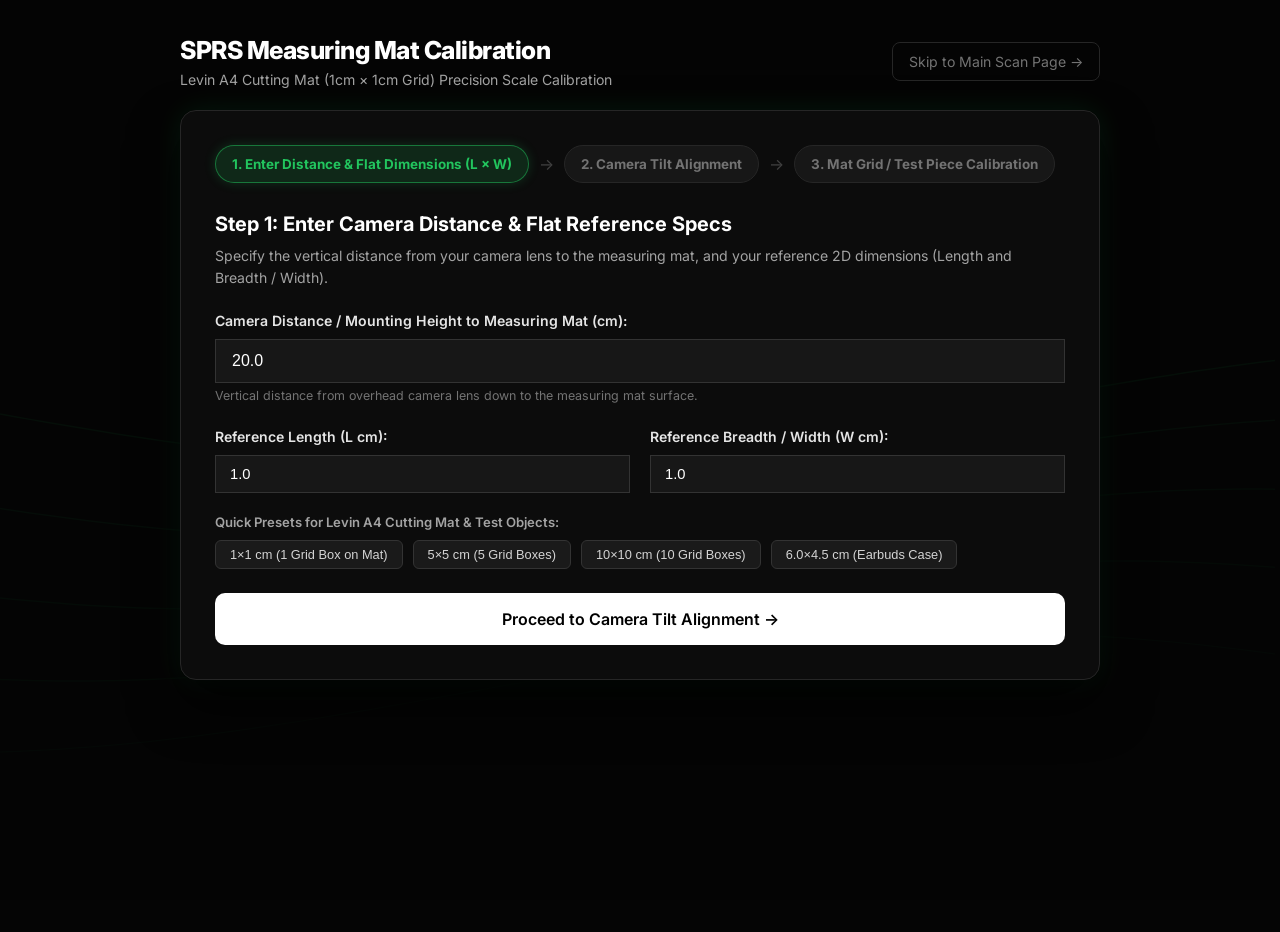
==== commit 82f6aef6: "Calibrate scale directly with cutting mat, remove height from calibration, fix empty mat detection, " ====
--- a/static/calibrate.html
+++ b/static/calibrate.html
@@ -3,12 +3,12 @@
 <head>
   <meta charset="UTF-8">
   <meta name="viewport" content="width=device-width, initial-scale=1.0">
-  <title>SPRS — Camera Calibration & Tilt Alignment Wizard</title>
-  <link rel="stylesheet" href="/static/style.css?v=30">
+  <title>SPRS — Measuring Mat Camera Calibration</title>
+  <link rel="stylesheet" href="/static/style.css?v=35">
   <style>
     .cal-page-container {
       max-width: 960px;
-      margin: 36px auto;
+      margin: 32px auto;
       padding: 0 20px;
       position: relative;
       z-index: 2;
@@ -59,13 +59,36 @@
       display: grid;
       grid-template-columns: 1fr 1fr;
       gap: 20px;
-      margin-bottom: 26px;
+      margin-bottom: 24px;
     }
 
     @media (max-width: 640px) {
       .form-grid {
         grid-template-columns: 1fr;
       }
+    }
+
+    .preset-btn-group {
+      display: flex;
+      gap: 10px;
+      flex-wrap: wrap;
+      margin-top: 8px;
+    }
+
+    .btn-preset {
+      background: #1a1a1a;
+      border: 1px solid #333;
+      color: #d4d4d4;
+      padding: 6px 14px;
+      border-radius: 6px;
+      font-size: 0.80rem;
+      cursor: pointer;
+      transition: all 0.2s ease;
+    }
+
+    .btn-preset:hover {
+      border-color: #22c55e;
+      color: #22c55e;
     }
 
     .video-cal-container {
@@ -77,12 +100,14 @@
       overflow: hidden;
       border: 1px solid #262626;
       margin-bottom: 20px;
+      cursor: crosshair;
     }
 
     .video-cal-feed {
       width: 100%;
       height: 100%;
       object-fit: contain;
+      user-select: none;
     }
 
     /* TILT ALIGNMENT RETICLES OVERLAY */
@@ -213,6 +238,15 @@
       border: 1px solid #ef4444;
       color: #f87171;
     }
+
+    #click-canvas {
+      position: absolute;
+      top: 0;
+      left: 0;
+      width: 100%;
+      height: 100%;
+      pointer-events: all;
+    }
   </style>
 </head>
 <body>
@@ -225,10 +259,10 @@
   <div class="cal-page-container">
     
     <!-- HEADER BRANDING -->
-    <div style="display: flex; justify-content: space-between; align-items: center; margin-bottom: 22px;">
+    <div style="display: flex; justify-content: space-between; align-items: center; margin-bottom: 20px;">
       <div>
-        <div style="font-size: 1.55rem; font-weight: 800; color: #fff; letter-spacing: -0.5px;">SPRS Camera Calibration & Alignment</div>
-        <div style="font-size: 0.88rem; color: #a3a3a3;">Measuring Mat Precision Alignment & Optical Scale Calibration</div>
+        <div style="font-size: 1.55rem; font-weight: 800; color: #fff; letter-spacing: -0.5px;">SPRS Measuring Mat Calibration</div>
+        <div style="font-size: 0.88rem; color: #a3a3a3;">Levin A4 Cutting Mat (1cm × 1cm Grid) Precision Scale Calibration</div>
       </div>
       <a href="/" style="color: #737373; font-size: 0.88rem; text-decoration: none; padding: 8px 16px; border: 1px solid #262626; border-radius: 8px;">Skip to Main Scan Page →</a>
     </div>
@@ -238,20 +272,20 @@
       
       <!-- STEP INDICATOR -->
       <div class="step-indicator">
-        <span class="step-pill active" id="pill-step-1">1. Enter Measurement Values</span>
+        <span class="step-pill active" id="pill-step-1">1. Enter Distance & Flat Dimensions (L × W)</span>
         <span style="color: #404040;">→</span>
         <span class="step-pill" id="pill-step-2">2. Camera Tilt Alignment</span>
         <span style="color: #404040;">→</span>
-        <span class="step-pill" id="pill-step-3">3. Test Piece Capture</span>
+        <span class="step-pill" id="pill-step-3">3. Mat Grid / Test Piece Calibration</span>
       </div>
 
       <!-- ==========================================
-           STEP 1: SPECIFICATION FORM
+           STEP 1: SPECIFICATION FORM (NO HEIGHT!)
            ========================================== -->
       <div id="cal-step-1">
-        <div style="font-size: 1.25rem; font-weight: 700; color: #fff; margin-bottom: 6px;">Step 1: Enter Calibration & Mat Parameters</div>
-        <div style="font-size: 0.88rem; color: #a3a3a3; margin-bottom: 24px; line-height: 1.5;">
-          Provide the vertical camera distance from the measuring mat and the known dimensions of your test piece (e.g. Earbuds Box).
+        <div style="font-size: 1.25rem; font-weight: 700; color: #fff; margin-bottom: 6px;">Step 1: Enter Camera Distance & Flat Reference Specs</div>
+        <div style="font-size: 0.88rem; color: #a3a3a3; margin-bottom: 22px; line-height: 1.5;">
+          Specify the vertical distance from your camera lens to the measuring mat, and your reference 2D dimensions (Length and Breadth / Width).
         </div>
 
         <div class="form-grid">
@@ -261,28 +295,31 @@
               Camera Distance / Mounting Height to Measuring Mat (cm):
             </label>
             <input type="number" id="input-cam-height" value="20.0" step="0.5" class="cal-input-field" style="font-size: 1rem; padding: 12px 16px;">
-            <div style="font-size: 0.78rem; color: #737373; margin-top: 4px;">Vertical distance from camera lens down to the measuring mat surface.</div>
+            <div style="font-size: 0.78rem; color: #737373; margin-top: 4px;">Vertical distance from overhead camera lens down to the measuring mat surface.</div>
           </div>
 
           <div>
             <label style="font-size: 0.88rem; font-weight: 600; color: #e5e5e5; display: block; margin-bottom: 8px;">
-              Test Piece Length (L cm):
+              Reference Length (L cm):
             </label>
-            <input type="number" id="input-ref-l" value="6.02" step="0.01" class="cal-input-field" placeholder="6.02">
+            <input type="number" id="input-ref-l" value="1.0" step="0.1" class="cal-input-field" placeholder="1.0">
           </div>
 
           <div>
             <label style="font-size: 0.88rem; font-weight: 600; color: #e5e5e5; display: block; margin-bottom: 8px;">
-              Test Piece Width (W cm):
+              Reference Breadth / Width (W cm):
             </label>
-            <input type="number" id="input-ref-w" value="4.50" step="0.01" class="cal-input-field" placeholder="4.50">
+            <input type="number" id="input-ref-w" value="1.0" step="0.1" class="cal-input-field" placeholder="1.0">
           </div>
 
           <div style="grid-column: span 2;">
-            <label style="font-size: 0.88rem; font-weight: 600; color: #e5e5e5; display: block; margin-bottom: 8px;">
-              Test Piece Height (H cm):
-            </label>
-            <input type="number" id="input-ref-h" value="2.50" step="0.01" class="cal-input-field" placeholder="2.50">
+            <div style="font-size: 0.82rem; color: #a3a3a3; margin-bottom: 4px; font-weight: 600;">Quick Presets for Levin A4 Cutting Mat & Test Objects:</div>
+            <div class="preset-btn-group">
+              <button type="button" class="btn-preset" onclick="setPreset(1.0, 1.0)">1×1 cm (1 Grid Box on Mat)</button>
+              <button type="button" class="btn-preset" onclick="setPreset(5.0, 5.0)">5×5 cm (5 Grid Boxes)</button>
+              <button type="button" class="btn-preset" onclick="setPreset(10.0, 10.0)">10×10 cm (10 Grid Boxes)</button>
+              <button type="button" class="btn-preset" onclick="setPreset(6.0, 4.5)">6.0×4.5 cm (Earbuds Case)</button>
+            </div>
           </div>
 
         </div>
@@ -293,12 +330,12 @@
       </div>
 
       <!-- ==========================================
-           STEP 2: CAMERA TILT ALIGNMENT (NEW FEATURE)
+           STEP 2: CAMERA TILT ALIGNMENT
            ========================================== -->
       <div id="cal-step-2" style="display: none;">
         <div style="font-size: 1.25rem; font-weight: 700; color: #fff; margin-bottom: 6px;">Step 2: Camera Tilt Alignment with Measuring Mat</div>
         <div style="font-size: 0.88rem; color: #a3a3a3; margin-bottom: 18px; line-height: 1.45;">
-          Align your camera overhead until the measuring mat grid lines are square with the reticle. Adjust tilt until the digital spirit level shows <b>PERFECTLY ALIGNED</b>.
+          Align your camera overhead until the measuring mat grid lines are square with the green reticle. Adjust tilt until the digital spirit level shows <b>PERFECTLY ALIGNED</b>.
         </div>
 
         <div class="video-cal-container">
@@ -329,7 +366,7 @@
 
         <div style="display: flex; gap: 14px;">
           <button class="btn-capture" style="flex: 2; padding: 16px; font-size: 1rem;" onclick="goToCaptureStep()">
-            ✓ Camera Tilt Aligned (OK) — Proceed to Test Capture →
+            ✓ Camera Tilt Aligned (OK) — Proceed to Calibration Capture →
           </button>
           <button class="btn-capture btn-capture-secondary" style="flex: 1; padding: 16px;" onclick="backToStep1()">
             Back to Step 1
@@ -338,32 +375,36 @@
       </div>
 
       <!-- ==========================================
-           STEP 3: TEST PIECE CAPTURE & VERIFICATION
+           STEP 3: TEST PIECE / MAT GRID CALIBRATION
            ========================================== -->
       <div id="cal-step-3" style="display: none;">
-        <div style="font-size: 1.25rem; font-weight: 700; color: #fff; margin-bottom: 6px;">Step 3: Test Piece Capture & Scale Locking</div>
+        <div style="font-size: 1.25rem; font-weight: 700; color: #fff; margin-bottom: 6px;">Step 3: Measuring Mat / Reference Scale Locking</div>
         <div style="font-size: 0.88rem; color: #a3a3a3; margin-bottom: 18px;">
-          Place your test piece (e.g. Earbuds Box) flat onto the measuring mat. Click capture to detect pixels and verify dimensions.
+          You can either <b>click Auto-Detect</b> if a test piece (e.g. earbuds box) is on the mat, OR <b>click 2 points directly on the mat grid</b> (start & end of your 1cm / 5cm square) to lock exact pixels per cm!
         </div>
 
         <div class="cal-alert-box cal-alert-success" id="cal-msg-box"></div>
 
-        <div class="video-cal-container">
+        <div class="video-cal-container" id="capture-container">
           <img src="/video_feed" alt="Live Stream" class="video-cal-feed" id="cal-capture-video-feed">
+          <canvas id="click-canvas"></canvas>
           
           <div class="cal-live-badge">
-            <div style="font-weight: 700; color: #22c55e; margin-bottom: 4px;" id="target-spec-text">Target: 6.02 × 4.5 × 2.5 cm</div>
-            <div style="font-size: 0.84rem; color: #e5e5e5; margin-bottom: 2px;" id="computed-scale-text">Calculated Scale: Press Detect & Lock Scale</div>
-            <div style="font-size: 0.80rem; color: #38bdf8;" id="measured-result-text">Live Match: Pending...</div>
+            <div style="font-weight: 700; color: #22c55e; margin-bottom: 4px;" id="target-spec-text">Target: 1.0 × 1.0 cm</div>
+            <div style="font-size: 0.84rem; color: #e5e5e5; margin-bottom: 2px;" id="computed-scale-text">Calculated Scale: Ready to calibrate</div>
+            <div style="font-size: 0.80rem; color: #38bdf8;" id="measured-result-text">Click 2 points on mat grid or press Auto-Detect</div>
           </div>
         </div>
 
-        <div style="display: flex; gap: 12px; margin-bottom: 16px;">
+        <div style="display: flex; gap: 12px; margin-bottom: 16px; flex-wrap: wrap;">
           <button class="btn-capture" style="flex: 2; padding: 14px; font-size: 0.95rem; background: #2563eb;" onclick="triggerAutoCameraCalibration()">
-            📸 Detect Test Piece & Lock Scale ($px/cm$)
+            📸 Auto-Detect Reference & Lock Scale ($px/cm$)
+          </button>
+          <button class="btn-capture btn-capture-secondary" style="flex: 1; padding: 14px;" onclick="resetClicks()">
+            Clear Clicks
           </button>
           <button class="btn-capture btn-capture-secondary" style="flex: 1; padding: 14px;" onclick="backToStep2()">
-            Back to Tilt Alignment
+            Back to Tilt
           </button>
         </div>
 
@@ -413,6 +454,11 @@
       renderWave();
     }
 
+    function setPreset(l, w) {
+      document.getElementById("input-ref-l").value = l;
+      document.getElementById("input-ref-w").value = w;
+    }
+
     let tiltPollingInterval = null;
 
     // STEP TRANSITION 1 -> 2 (Tilt Alignment)
@@ -441,12 +487,10 @@
     function goToCaptureStep() {
       stopTiltPolling();
 
-      const camH = parseFloat(document.getElementById("input-cam-height").value || 20);
-      const refL = parseFloat(document.getElementById("input-ref-l").value || 6.02);
-      const refW = parseFloat(document.getElementById("input-ref-w").value || 4.5);
-      const refH = parseFloat(document.getElementById("input-ref-h").value || 2.5);
-
-      document.getElementById("target-spec-text").innerText = `Target Test Piece: ${refL} × ${refW} × ${refH} cm`;
+      const refL = parseFloat(document.getElementById("input-ref-l").value || 1.0);
+      const refW = parseFloat(document.getElementById("input-ref-w").value || 1.0);
+
+      document.getElementById("target-spec-text").innerText = `Target Reference: ${refL} × ${refW} cm`;
 
       document.getElementById("cal-step-2").style.display = "none";
       document.getElementById("cal-step-3").style.display = "block";
@@ -454,7 +498,7 @@
       document.getElementById("pill-step-2").className = "step-pill completed";
       document.getElementById("pill-step-3").className = "step-pill active";
 
-      setTimeout(triggerAutoCameraCalibration, 400);
+      initClickCanvas();
     }
 
     function backToStep2() {
@@ -497,7 +541,6 @@
           angleDisplay.innerText = `${angle > 0 ? "+" : ""}${angle.toFixed(1)}°`;
           statusDisplay.innerText = status;
 
-          // Animate bubble position (-10° to +10° mapped to 10% to 90%)
           const clampedAngle = Math.max(-10, Math.min(10, angle));
           const bubblePosPct = 50 + (clampedAngle / 10) * 40;
           bubble.style.left = `${bubblePosPct}%`;
@@ -515,15 +558,79 @@
       }
     }
 
-    // AUTO CAMERA CALIBRATION (STEP 3)
-    async function triggerAutoCameraCalibration() {
+    // INTERACTIVE CLICK-ON-MAT CALIBRATION (STEP 3)
+    let clickedPoints = [];
+    function initClickCanvas() {
+      const clickCanvas = document.getElementById("click-canvas");
+      const container = document.getElementById("capture-container");
+      if (!clickCanvas || !container) return;
+
+      clickCanvas.width = container.clientWidth;
+      clickCanvas.height = container.clientHeight;
+      clickedPoints = [];
+
+      clickCanvas.onclick = (e) => {
+        const rect = clickCanvas.getBoundingClientRect();
+        const x = e.clientX - rect.left;
+        const y = e.clientY - rect.top;
+
+        if (clickedPoints.length >= 2) clickedPoints = [];
+        clickedPoints.push([x, y]);
+
+        drawClicks();
+
+        if (clickedPoints.length === 2) {
+          submitClickCalibration();
+        }
+      };
+    }
+
+    function drawClicks() {
+      const clickCanvas = document.getElementById("click-canvas");
+      if (!clickCanvas) return;
+      const ctx = clickCanvas.getContext("2d");
+      ctx.clearRect(0, 0, clickCanvas.width, clickCanvas.height);
+
+      ctx.fillStyle = "#ef4444";
+      ctx.strokeStyle = "#22c55e";
+      ctx.lineWidth = 2;
+
+      for (let i = 0; i < clickedPoints.length; i++) {
+        const [px, py] = clickedPoints[i];
+        ctx.beginPath();
+        ctx.arc(px, py, 6, 0, Math.PI * 2);
+        ctx.fill();
+        ctx.stroke();
+
+        ctx.fillStyle = "#fff";
+        ctx.font = "bold 12px sans-serif";
+        ctx.fillText(`P${i+1}`, px + 8, py - 6);
+        ctx.fillStyle = "#ef4444";
+      }
+
+      if (clickedPoints.length === 2) {
+        ctx.beginPath();
+        ctx.moveTo(clickedPoints[0][0], clickedPoints[0][1]);
+        ctx.lineTo(clickedPoints[1][0], clickedPoints[1][1]);
+        ctx.stroke();
+      }
+    }
+
+    function resetClicks() {
+      clickedPoints = [];
+      const clickCanvas = document.getElementById("click-canvas");
+      if (clickCanvas) {
+        const ctx = clickCanvas.getContext("2d");
+        ctx.clearRect(0, 0, clickCanvas.width, clickCanvas.height);
+      }
+      document.getElementById("cal-msg-box").style.display = "none";
+    }
+
+    async function submitClickCalibration() {
       const camH = parseFloat(document.getElementById("input-cam-height").value || 20);
-      const refL = parseFloat(document.getElementById("input-ref-l").value || 6.02);
-      const refW = parseFloat(document.getElementById("input-ref-w").value || 4.5);
-      const refH = parseFloat(document.getElementById("input-ref-h").value || 2.5);
-
+      const refL = parseFloat(document.getElementById("input-ref-l").value || 1.0);
+      const refW = parseFloat(document.getElementById("input-ref-w").value || 1.0);
       const msgBox = document.getElementById("cal-msg-box");
-      msgBox.style.display = "none";
 
       try {
         const res = await fetch("/api/auto_calibrate_from_camera", {
@@ -533,7 +640,42 @@
             camera_height_cm: camH,
             ref_length_cm: refL,
             ref_width_cm: refW,
-            ref_height_cm: refH
+            click_p1: clickedPoints[0],
+            click_p2: clickedPoints[1]
+          })
+        });
+
+        const data = await res.json();
+        if (data.status === "success") {
+          document.getElementById("computed-scale-text").innerText = `Calculated Optical Scale: ${data.pixels_per_cm} px/cm`;
+          document.getElementById("measured-result-text").innerText = `Live Match Confirmed: Length ${refL} cm × Breadth ${refW} cm`;
+
+          msgBox.className = "cal-alert-box cal-alert-success";
+          msgBox.innerText = `Success! Click distance measured: ${data.detected_pixel_dim} px across ${refL} cm. Calibrated scale locked at ${data.pixels_per_cm} px/cm.`;
+          msgBox.style.display = "block";
+        }
+      } catch (err) {
+        console.error("Click calibration error:", err);
+      }
+    }
+
+    // AUTO CAMERA CALIBRATION (STEP 3)
+    async function triggerAutoCameraCalibration() {
+      const camH = parseFloat(document.getElementById("input-cam-height").value || 20);
+      const refL = parseFloat(document.getElementById("input-ref-l").value || 1.0);
+      const refW = parseFloat(document.getElementById("input-ref-w").value || 1.0);
+
+      const msgBox = document.getElementById("cal-msg-box");
+      msgBox.style.display = "none";
+
+      try {
+        const res = await fetch("/api/auto_calibrate_from_camera", {
+          method: "POST",
+          headers: { "Content-Type": "application/json" },
+          body: JSON.stringify({
+            camera_height_cm: camH,
+            ref_length_cm: refL,
+            ref_width_cm: refW
           })
         });
 
@@ -543,14 +685,14 @@
           document.getElementById("measured-result-text").innerText = `Live Match Confirmed: ${data.measured_dimensions_str}`;
 
           msgBox.className = "cal-alert-box cal-alert-success";
-          msgBox.innerText = `Success! Test piece detected (${data.detected_pixel_dim} px). Calibrated scale locked at ${data.pixels_per_cm} px/cm.`;
+          msgBox.innerText = `Success! Reference piece detected (${data.detected_pixel_dim} px). Calibrated scale locked at ${data.pixels_per_cm} px/cm.`;
           msgBox.style.display = "block";
         } else {
           document.getElementById("computed-scale-text").innerText = "Calculated Scale: Pending Detection";
-          document.getElementById("measured-result-text").innerText = "Live Match: Please place test piece on measuring mat";
+          document.getElementById("measured-result-text").innerText = "Tip: You can also click 2 points directly across 1 cm on the mat grid above!";
 
           msgBox.className = "cal-alert-box cal-alert-error";
-          msgBox.innerText = data.message || "Could not detect test piece. Ensure object is on cutting mat under camera.";
+          msgBox.innerText = data.message || "Place reference object on the mat, or click 2 points across 1 cm on the mat grid!";
           msgBox.style.display = "block";
         }
       } catch (err) {
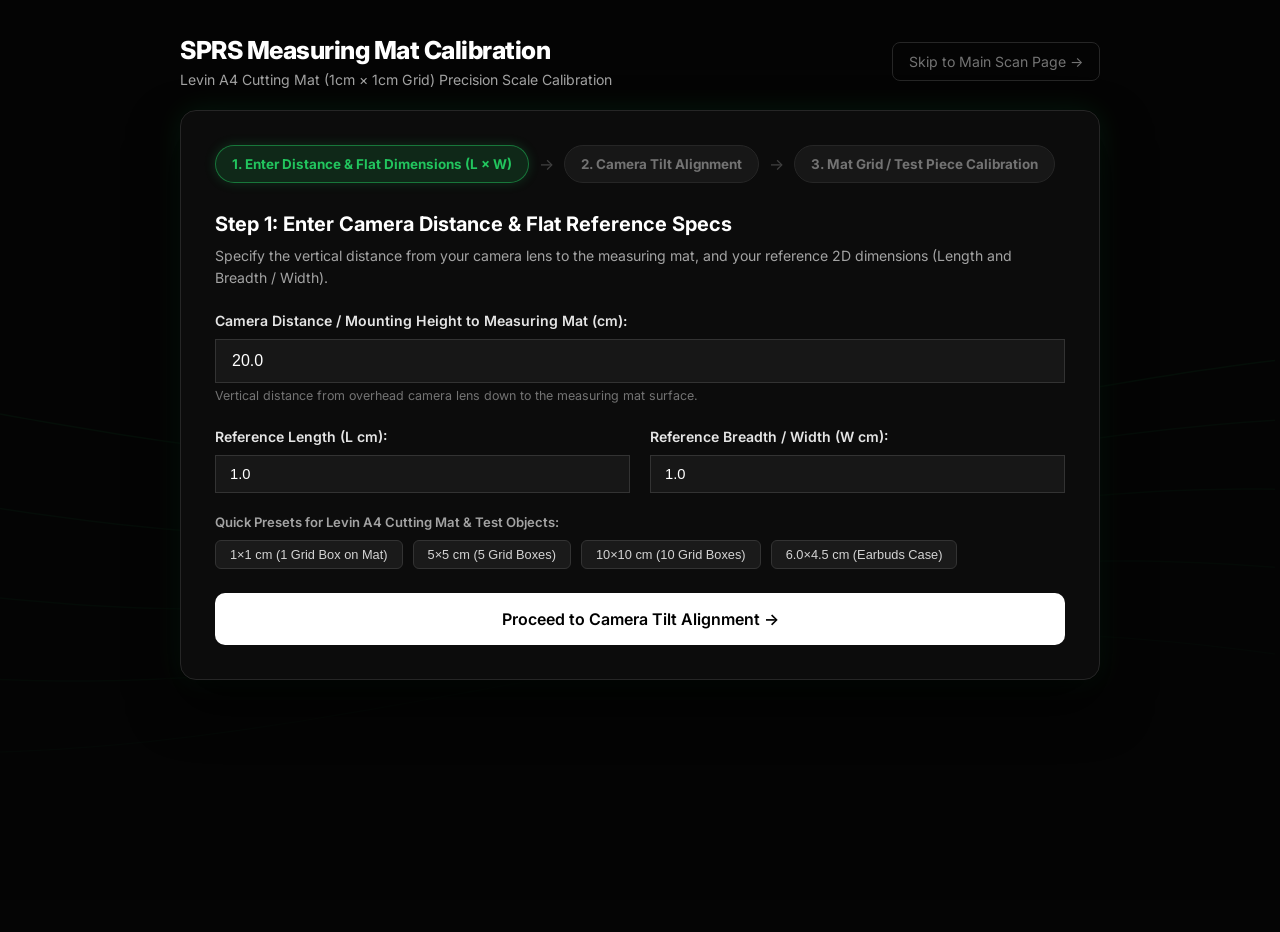
==== commit f1def963: "Fix optical calibration scale calculation, native coordinate mapping, and auto-reconnect" ====
--- a/static/calibrate.html
+++ b/static/calibrate.html
@@ -560,6 +560,7 @@
 
     // INTERACTIVE CLICK-ON-MAT CALIBRATION (STEP 3)
     let clickedPoints = [];
+    let nativePoints = [];
     function initClickCanvas() {
       const clickCanvas = document.getElementById("click-canvas");
       const container = document.getElementById("capture-container");
@@ -568,18 +569,32 @@
       clickCanvas.width = container.clientWidth;
       clickCanvas.height = container.clientHeight;
       clickedPoints = [];
+      nativePoints = [];
 
       clickCanvas.onclick = (e) => {
         const rect = clickCanvas.getBoundingClientRect();
-        const x = e.clientX - rect.left;
-        const y = e.clientY - rect.top;
-
-        if (clickedPoints.length >= 2) clickedPoints = [];
-        clickedPoints.push([x, y]);
+        const displayX = e.clientX - rect.left;
+        const displayY = e.clientY - rect.top;
+
+        const img = document.getElementById("cal-capture-video-feed");
+        const natW = img && img.naturalWidth ? img.naturalWidth : 1920;
+        const natH = img && img.naturalHeight ? img.naturalHeight : 1080;
+        const scaleX = natW / rect.width;
+        const scaleY = natH / rect.height;
+
+        const nativeX = displayX * scaleX;
+        const nativeY = displayY * scaleY;
+
+        if (clickedPoints.length >= 2) {
+          clickedPoints = [];
+          nativePoints = [];
+        }
+        clickedPoints.push([displayX, displayY]);
+        nativePoints.push([nativeX, nativeY]);
 
         drawClicks();
 
-        if (clickedPoints.length === 2) {
+        if (nativePoints.length === 2) {
           submitClickCalibration();
         }
       };
@@ -618,6 +633,7 @@
 
     function resetClicks() {
       clickedPoints = [];
+      nativePoints = [];
       const clickCanvas = document.getElementById("click-canvas");
       if (clickCanvas) {
         const ctx = clickCanvas.getContext("2d");
@@ -640,8 +656,8 @@
             camera_height_cm: camH,
             ref_length_cm: refL,
             ref_width_cm: refW,
-            click_p1: clickedPoints[0],
-            click_p2: clickedPoints[1]
+            click_p1: nativePoints[0],
+            click_p2: nativePoints[1]
           })
         });
 
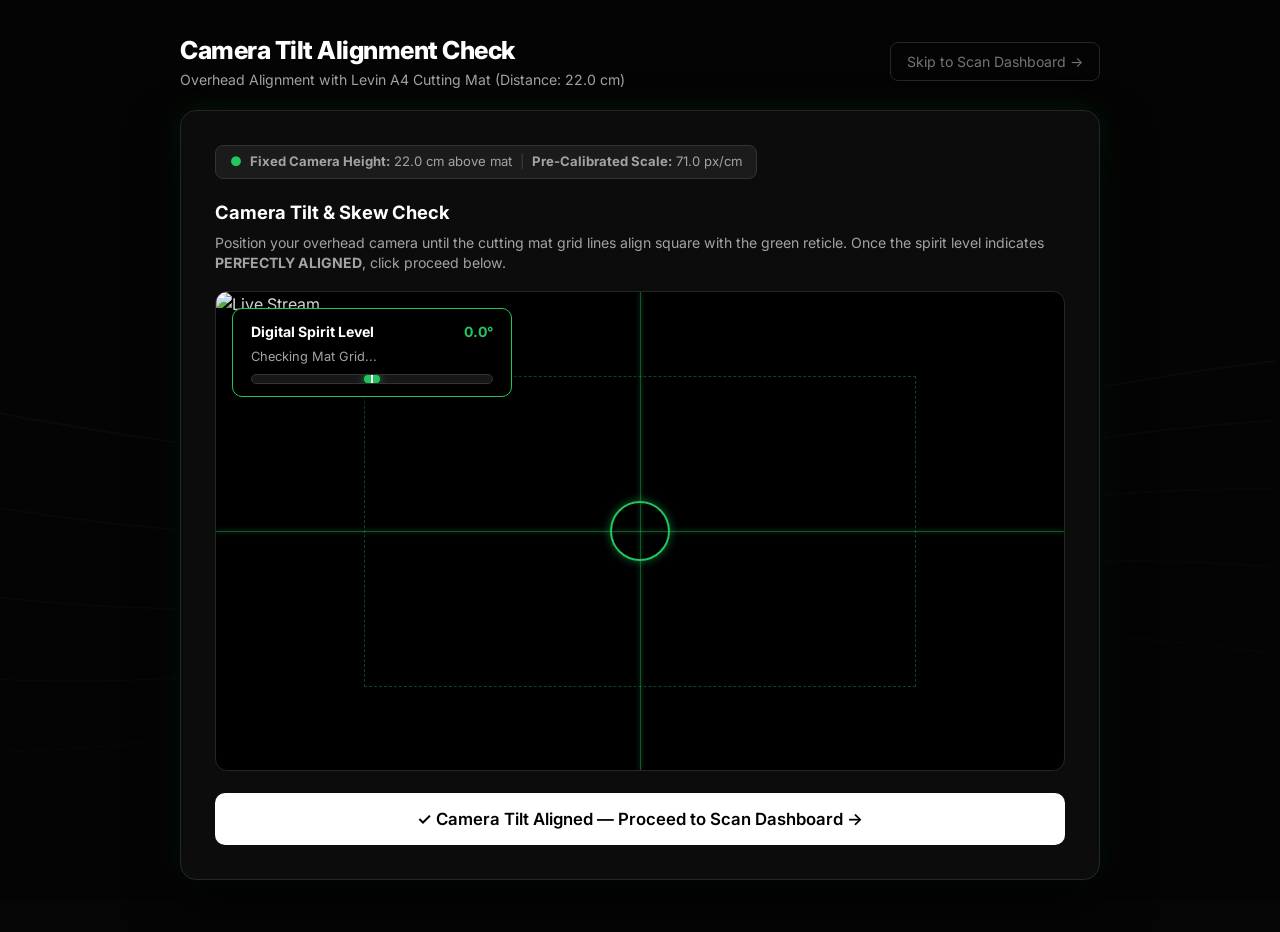
==== commit 47e28dc7: "Lock fixed camera height at 22cm with 71px/cm scale, simplify calibration to tilt check only" ====
--- a/static/calibrate.html
+++ b/static/calibrate.html
@@ -3,8 +3,8 @@
 <head>
   <meta charset="UTF-8">
   <meta name="viewport" content="width=device-width, initial-scale=1.0">
-  <title>SPRS — Measuring Mat Camera Calibration</title>
-  <link rel="stylesheet" href="/static/style.css?v=35">
+  <title>SPRS — Camera Tilt Alignment Check</title>
+  <link rel="stylesheet" href="/static/style.css?v=36">
   <style>
     .cal-page-container {
       max-width: 960px;
@@ -23,74 +23,6 @@
       box-shadow: 0 25px 50px rgba(0, 0, 0, 0.8), 0 0 30px rgba(34, 197, 94, 0.12);
     }
 
-    .step-indicator {
-      display: flex;
-      gap: 10px;
-      align-items: center;
-      margin-bottom: 26px;
-      flex-wrap: wrap;
-    }
-
-    .step-pill {
-      padding: 8px 16px;
-      border-radius: 20px;
-      font-size: 0.84rem;
-      font-weight: 700;
-      background: #171717;
-      color: #737373;
-      border: 1px solid #262626;
-      transition: all 0.25s ease;
-    }
-
-    .step-pill.active {
-      background: rgba(34, 197, 94, 0.15);
-      color: #22c55e;
-      border-color: rgba(34, 197, 94, 0.5);
-      box-shadow: 0 0 12px rgba(34, 197, 94, 0.2);
-    }
-
-    .step-pill.completed {
-      background: rgba(56, 189, 248, 0.15);
-      color: #38bdf8;
-      border-color: rgba(56, 189, 248, 0.4);
-    }
-
-    .form-grid {
-      display: grid;
-      grid-template-columns: 1fr 1fr;
-      gap: 20px;
-      margin-bottom: 24px;
-    }
-
-    @media (max-width: 640px) {
-      .form-grid {
-        grid-template-columns: 1fr;
-      }
-    }
-
-    .preset-btn-group {
-      display: flex;
-      gap: 10px;
-      flex-wrap: wrap;
-      margin-top: 8px;
-    }
-
-    .btn-preset {
-      background: #1a1a1a;
-      border: 1px solid #333;
-      color: #d4d4d4;
-      padding: 6px 14px;
-      border-radius: 6px;
-      font-size: 0.80rem;
-      cursor: pointer;
-      transition: all 0.2s ease;
-    }
-
-    .btn-preset:hover {
-      border-color: #22c55e;
-      color: #22c55e;
-    }
-
     .video-cal-container {
       position: relative;
       width: 100%;
@@ -99,8 +31,7 @@
       border-radius: 12px;
       overflow: hidden;
       border: 1px solid #262626;
-      margin-bottom: 20px;
-      cursor: crosshair;
+      margin-bottom: 22px;
     }
 
     .video-cal-feed {
@@ -168,7 +99,7 @@
       color: #fff;
       box-shadow: 0 6px 16px rgba(0, 0, 0, 0.7);
       backdrop-filter: blur(8px);
-      min-width: 260px;
+      min-width: 280px;
     }
 
     .spirit-level-bar {
@@ -206,46 +137,17 @@
       z-index: 2;
     }
 
-    .cal-live-badge {
-      position: absolute;
-      top: 16px;
-      left: 16px;
-      background: rgba(0, 0, 0, 0.88);
-      border: 1px solid #22c55e;
-      padding: 12px 18px;
-      border-radius: 10px;
-      font-size: 0.88rem;
-      color: #fff;
-      box-shadow: 0 4px 12px rgba(0, 0, 0, 0.6);
-    }
-
-    .cal-alert-box {
-      padding: 12px 16px;
+    .fixed-spec-badge {
+      display: inline-flex;
+      align-items: center;
+      gap: 8px;
+      background: rgba(38, 38, 38, 0.6);
+      border: 1px solid #333;
+      padding: 6px 14px;
       border-radius: 8px;
-      font-size: 0.88rem;
-      margin-bottom: 16px;
-      display: none;
-    }
-
-    .cal-alert-success {
-      background: rgba(34, 197, 94, 0.15);
-      border: 1px solid #22c55e;
-      color: #4ade80;
-    }
-
-    .cal-alert-error {
-      background: rgba(239, 68, 68, 0.15);
-      border: 1px solid #ef4444;
-      color: #f87171;
-    }
-
-    #click-canvas {
-      position: absolute;
-      top: 0;
-      left: 0;
-      width: 100%;
-      height: 100%;
-      pointer-events: all;
+      font-size: 0.82rem;
+      color: #a3a3a3;
+      margin-bottom: 20px;
     }
   </style>
 </head>
@@ -261,155 +163,56 @@
     <!-- HEADER BRANDING -->
     <div style="display: flex; justify-content: space-between; align-items: center; margin-bottom: 20px;">
       <div>
-        <div style="font-size: 1.55rem; font-weight: 800; color: #fff; letter-spacing: -0.5px;">SPRS Measuring Mat Calibration</div>
-        <div style="font-size: 0.88rem; color: #a3a3a3;">Levin A4 Cutting Mat (1cm × 1cm Grid) Precision Scale Calibration</div>
-      </div>
-      <a href="/" style="color: #737373; font-size: 0.88rem; text-decoration: none; padding: 8px 16px; border: 1px solid #262626; border-radius: 8px;">Skip to Main Scan Page →</a>
+        <div style="font-size: 1.55rem; font-weight: 800; color: #fff; letter-spacing: -0.5px;">Camera Tilt Alignment Check</div>
+        <div style="font-size: 0.88rem; color: #a3a3a3;">Overhead Alignment with Levin A4 Cutting Mat (Distance: 22.0 cm)</div>
+      </div>
+      <a href="/" style="color: #737373; font-size: 0.88rem; text-decoration: none; padding: 8px 16px; border: 1px solid #262626; border-radius: 8px;">Skip to Scan Dashboard →</a>
     </div>
 
     <!-- MAIN CALIBRATION CARD -->
     <div class="cal-card">
       
-      <!-- STEP INDICATOR -->
-      <div class="step-indicator">
-        <span class="step-pill active" id="pill-step-1">1. Enter Distance & Flat Dimensions (L × W)</span>
-        <span style="color: #404040;">→</span>
-        <span class="step-pill" id="pill-step-2">2. Camera Tilt Alignment</span>
-        <span style="color: #404040;">→</span>
-        <span class="step-pill" id="pill-step-3">3. Mat Grid / Test Piece Calibration</span>
-      </div>
-
-      <!-- ==========================================
-           STEP 1: SPECIFICATION FORM (NO HEIGHT!)
-           ========================================== -->
-      <div id="cal-step-1">
-        <div style="font-size: 1.25rem; font-weight: 700; color: #fff; margin-bottom: 6px;">Step 1: Enter Camera Distance & Flat Reference Specs</div>
-        <div style="font-size: 0.88rem; color: #a3a3a3; margin-bottom: 22px; line-height: 1.5;">
-          Specify the vertical distance from your camera lens to the measuring mat, and your reference 2D dimensions (Length and Breadth / Width).
+      <div class="fixed-spec-badge">
+        <span style="color: #22c55e; font-weight: 700;">●</span>
+        <span><b>Fixed Camera Height:</b> 22.0 cm above mat</span>
+        <span style="color: #404040;">|</span>
+        <span><b>Pre-Calibrated Scale:</b> 71.0 px/cm</span>
+      </div>
+
+      <div style="font-size: 1.15rem; font-weight: 700; color: #fff; margin-bottom: 6px;">Camera Tilt & Skew Check</div>
+      <div style="font-size: 0.88rem; color: #a3a3a3; margin-bottom: 18px; line-height: 1.45;">
+        Position your overhead camera until the cutting mat grid lines align square with the green reticle. Once the spirit level indicates <b>PERFECTLY ALIGNED</b>, click proceed below.
+      </div>
+
+      <div class="video-cal-container">
+        <img src="/video_feed" alt="Live Stream" class="video-cal-feed" id="cal-tilt-video-feed">
+        
+        <!-- RETICLES & GRID OVERLAY FOR CUTTING MAT ALIGNMENT -->
+        <div class="alignment-reticle-overlay">
+          <div class="reticle-h-line"></div>
+          <div class="reticle-v-line"></div>
+          <div class="reticle-grid-box"></div>
+          <div class="reticle-center-circle"></div>
         </div>
 
-        <div class="form-grid">
+        <!-- DIGITAL SPIRIT LEVEL HUD -->
+        <div class="tilt-hud-card">
+          <div style="display: flex; justify-content: space-between; align-items: center; margin-bottom: 4px;">
+            <span style="font-weight: 700; color: #fff;">Digital Spirit Level</span>
+            <span style="font-weight: 700; color: #22c55e;" id="tilt-angle-display">0.0°</span>
+          </div>
+          <div style="font-size: 0.80rem; color: #a3a3a3;" id="tilt-status-display">Checking Mat Grid...</div>
           
-          <div style="grid-column: span 2;">
-            <label style="font-size: 0.88rem; font-weight: 600; color: #e5e5e5; display: block; margin-bottom: 8px;">
-              Camera Distance / Mounting Height to Measuring Mat (cm):
-            </label>
-            <input type="number" id="input-cam-height" value="20.0" step="0.5" class="cal-input-field" style="font-size: 1rem; padding: 12px 16px;">
-            <div style="font-size: 0.78rem; color: #737373; margin-top: 4px;">Vertical distance from overhead camera lens down to the measuring mat surface.</div>
-          </div>
-
-          <div>
-            <label style="font-size: 0.88rem; font-weight: 600; color: #e5e5e5; display: block; margin-bottom: 8px;">
-              Reference Length (L cm):
-            </label>
-            <input type="number" id="input-ref-l" value="1.0" step="0.1" class="cal-input-field" placeholder="1.0">
-          </div>
-
-          <div>
-            <label style="font-size: 0.88rem; font-weight: 600; color: #e5e5e5; display: block; margin-bottom: 8px;">
-              Reference Breadth / Width (W cm):
-            </label>
-            <input type="number" id="input-ref-w" value="1.0" step="0.1" class="cal-input-field" placeholder="1.0">
-          </div>
-
-          <div style="grid-column: span 2;">
-            <div style="font-size: 0.82rem; color: #a3a3a3; margin-bottom: 4px; font-weight: 600;">Quick Presets for Levin A4 Cutting Mat & Test Objects:</div>
-            <div class="preset-btn-group">
-              <button type="button" class="btn-preset" onclick="setPreset(1.0, 1.0)">1×1 cm (1 Grid Box on Mat)</button>
-              <button type="button" class="btn-preset" onclick="setPreset(5.0, 5.0)">5×5 cm (5 Grid Boxes)</button>
-              <button type="button" class="btn-preset" onclick="setPreset(10.0, 10.0)">10×10 cm (10 Grid Boxes)</button>
-              <button type="button" class="btn-preset" onclick="setPreset(6.0, 4.5)">6.0×4.5 cm (Earbuds Case)</button>
-            </div>
-          </div>
-
-        </div>
-
-        <button class="btn-capture" style="width: 100%; padding: 16px; font-size: 1rem;" onclick="goToTiltStep()">
-          Proceed to Camera Tilt Alignment →
-        </button>
-      </div>
-
-      <!-- ==========================================
-           STEP 2: CAMERA TILT ALIGNMENT
-           ========================================== -->
-      <div id="cal-step-2" style="display: none;">
-        <div style="font-size: 1.25rem; font-weight: 700; color: #fff; margin-bottom: 6px;">Step 2: Camera Tilt Alignment with Measuring Mat</div>
-        <div style="font-size: 0.88rem; color: #a3a3a3; margin-bottom: 18px; line-height: 1.45;">
-          Align your camera overhead until the measuring mat grid lines are square with the green reticle. Adjust tilt until the digital spirit level shows <b>PERFECTLY ALIGNED</b>.
-        </div>
-
-        <div class="video-cal-container">
-          <img src="/video_feed" alt="Live Stream" class="video-cal-feed" id="cal-tilt-video-feed">
-          
-          <!-- RETICLES & GRID OVERLAY FOR CUTTING MAT ALIGNMENT -->
-          <div class="alignment-reticle-overlay">
-            <div class="reticle-h-line"></div>
-            <div class="reticle-v-line"></div>
-            <div class="reticle-grid-box"></div>
-            <div class="reticle-center-circle"></div>
-          </div>
-
-          <!-- DIGITAL SPIRIT LEVEL HUD -->
-          <div class="tilt-hud-card">
-            <div style="display: flex; justify-content: space-between; align-items: center; margin-bottom: 4px;">
-              <span style="font-weight: 700; color: #fff;">Digital Tilt Level</span>
-              <span style="font-weight: 700; color: #22c55e;" id="tilt-angle-display">0.0°</span>
-            </div>
-            <div style="font-size: 0.80rem; color: #a3a3a3;" id="tilt-status-display">Checking Mat Grid...</div>
-            
-            <div class="spirit-level-bar">
-              <div class="spirit-center-mark"></div>
-              <div class="spirit-level-bubble" id="spirit-bubble"></div>
-            </div>
+          <div class="spirit-level-bar">
+            <div class="spirit-center-mark"></div>
+            <div class="spirit-level-bubble" id="spirit-bubble"></div>
           </div>
         </div>
-
-        <div style="display: flex; gap: 14px;">
-          <button class="btn-capture" style="flex: 2; padding: 16px; font-size: 1rem;" onclick="goToCaptureStep()">
-            ✓ Camera Tilt Aligned (OK) — Proceed to Calibration Capture →
-          </button>
-          <button class="btn-capture btn-capture-secondary" style="flex: 1; padding: 16px;" onclick="backToStep1()">
-            Back to Step 1
-          </button>
-        </div>
-      </div>
-
-      <!-- ==========================================
-           STEP 3: TEST PIECE / MAT GRID CALIBRATION
-           ========================================== -->
-      <div id="cal-step-3" style="display: none;">
-        <div style="font-size: 1.25rem; font-weight: 700; color: #fff; margin-bottom: 6px;">Step 3: Measuring Mat / Reference Scale Locking</div>
-        <div style="font-size: 0.88rem; color: #a3a3a3; margin-bottom: 18px;">
-          You can either <b>click Auto-Detect</b> if a test piece (e.g. earbuds box) is on the mat, OR <b>click 2 points directly on the mat grid</b> (start & end of your 1cm / 5cm square) to lock exact pixels per cm!
-        </div>
-
-        <div class="cal-alert-box cal-alert-success" id="cal-msg-box"></div>
-
-        <div class="video-cal-container" id="capture-container">
-          <img src="/video_feed" alt="Live Stream" class="video-cal-feed" id="cal-capture-video-feed">
-          <canvas id="click-canvas"></canvas>
-          
-          <div class="cal-live-badge">
-            <div style="font-weight: 700; color: #22c55e; margin-bottom: 4px;" id="target-spec-text">Target: 1.0 × 1.0 cm</div>
-            <div style="font-size: 0.84rem; color: #e5e5e5; margin-bottom: 2px;" id="computed-scale-text">Calculated Scale: Ready to calibrate</div>
-            <div style="font-size: 0.80rem; color: #38bdf8;" id="measured-result-text">Click 2 points on mat grid or press Auto-Detect</div>
-          </div>
-        </div>
-
-        <div style="display: flex; gap: 12px; margin-bottom: 16px; flex-wrap: wrap;">
-          <button class="btn-capture" style="flex: 2; padding: 14px; font-size: 0.95rem; background: #2563eb;" onclick="triggerAutoCameraCalibration()">
-            📸 Auto-Detect Reference & Lock Scale ($px/cm$)
-          </button>
-          <button class="btn-capture btn-capture-secondary" style="flex: 1; padding: 14px;" onclick="resetClicks()">
-            Clear Clicks
-          </button>
-          <button class="btn-capture btn-capture-secondary" style="flex: 1; padding: 14px;" onclick="backToStep2()">
-            Back to Tilt
-          </button>
-        </div>
-
-        <button class="btn-capture" style="width: 100%; padding: 16px; font-size: 1.05rem;" id="btn-confirm-redirect" onclick="confirmAndSaveCalibration()">
-          Confirm Calibration & Proceed to Main Scan Page →
+      </div>
+
+      <div style="display: flex; gap: 14px;">
+        <button class="btn-capture" style="flex: 2; padding: 16px; font-size: 1.05rem;" onclick="proceedToDashboard()">
+          ✓ Camera Tilt Aligned — Proceed to Scan Dashboard →
         </button>
       </div>
 
@@ -454,98 +257,32 @@
       renderWave();
     }
 
-    function setPreset(l, w) {
-      document.getElementById("input-ref-l").value = l;
-      document.getElementById("input-ref-w").value = w;
-    }
-
-    let tiltPollingInterval = null;
-
-    // STEP TRANSITION 1 -> 2 (Tilt Alignment)
-    function goToTiltStep() {
-      document.getElementById("cal-step-1").style.display = "none";
-      document.getElementById("cal-step-2").style.display = "block";
-      document.getElementById("cal-step-3").style.display = "none";
-
-      document.getElementById("pill-step-1").className = "step-pill completed";
-      document.getElementById("pill-step-2").className = "step-pill active";
-      document.getElementById("pill-step-3").className = "step-pill";
-
-      startTiltPolling();
-    }
-
-    function backToStep1() {
-      stopTiltPolling();
-      document.getElementById("cal-step-2").style.display = "none";
-      document.getElementById("cal-step-1").style.display = "block";
-
-      document.getElementById("pill-step-1").className = "step-pill active";
-      document.getElementById("pill-step-2").className = "step-pill";
-    }
-
-    // STEP TRANSITION 2 -> 3 (Capture Step)
-    function goToCaptureStep() {
-      stopTiltPolling();
-
-      const refL = parseFloat(document.getElementById("input-ref-l").value || 1.0);
-      const refW = parseFloat(document.getElementById("input-ref-w").value || 1.0);
-
-      document.getElementById("target-spec-text").innerText = `Target Reference: ${refL} × ${refW} cm`;
-
-      document.getElementById("cal-step-2").style.display = "none";
-      document.getElementById("cal-step-3").style.display = "block";
-
-      document.getElementById("pill-step-2").className = "step-pill completed";
-      document.getElementById("pill-step-3").className = "step-pill active";
-
-      initClickCanvas();
-    }
-
-    function backToStep2() {
-      document.getElementById("cal-step-3").style.display = "none";
-      document.getElementById("cal-step-2").style.display = "block";
-
-      document.getElementById("pill-step-2").className = "step-pill active";
-      document.getElementById("pill-step-3").className = "step-pill";
-
-      startTiltPolling();
-    }
-
-    // LIVE TILT ALIGNMENT POLLING
+    // REAL-TIME DIGITAL TILT LEVEL POLLING
+    let tiltInterval = null;
     function startTiltPolling() {
-      stopTiltPolling();
-      checkTilt();
-      tiltPollingInterval = setInterval(checkTilt, 500);
-    }
-
-    function stopTiltPolling() {
-      if (tiltPollingInterval) {
-        clearInterval(tiltPollingInterval);
-        tiltPollingInterval = null;
-      }
-    }
-
-    async function checkTilt() {
+      if (tiltInterval) clearInterval(tiltInterval);
+      pollTilt();
+      tiltInterval = setInterval(pollTilt, 600);
+    }
+
+    async function pollTilt() {
       try {
         const res = await fetch("/api/check_tilt_alignment");
         const data = await res.json();
         if (data.status === "success" && data.tilt) {
-          const angle = data.tilt.tilt_angle_deg || 0;
-          const status = data.tilt.status || "ALIGNED";
-          const isAligned = data.tilt.is_aligned;
-
+          const t = data.tilt;
           const angleDisplay = document.getElementById("tilt-angle-display");
           const statusDisplay = document.getElementById("tilt-status-display");
           const bubble = document.getElementById("spirit-bubble");
 
-          angleDisplay.innerText = `${angle > 0 ? "+" : ""}${angle.toFixed(1)}°`;
-          statusDisplay.innerText = status;
-
-          const clampedAngle = Math.max(-10, Math.min(10, angle));
-          const bubblePosPct = 50 + (clampedAngle / 10) * 40;
-          bubble.style.left = `${bubblePosPct}%`;
-
-          if (isAligned) {
+          angleDisplay.innerText = `${t.tilt_angle_deg > 0 ? "+" : ""}${t.tilt_angle_deg}°`;
+          statusDisplay.innerText = t.status;
+
+          const clampedAngle = Math.max(-15, Math.min(15, t.tilt_angle_deg));
+          const offsetPct = 50 + (clampedAngle / 15.0) * 45;
+          bubble.style.left = `${offsetPct}%`;
+
+          if (t.is_aligned) {
             angleDisplay.style.color = "#22c55e";
             bubble.style.background = "#22c55e";
           } else {
@@ -558,167 +295,14 @@
       }
     }
 
-    // INTERACTIVE CLICK-ON-MAT CALIBRATION (STEP 3)
-    let clickedPoints = [];
-    let nativePoints = [];
-    function initClickCanvas() {
-      const clickCanvas = document.getElementById("click-canvas");
-      const container = document.getElementById("capture-container");
-      if (!clickCanvas || !container) return;
-
-      clickCanvas.width = container.clientWidth;
-      clickCanvas.height = container.clientHeight;
-      clickedPoints = [];
-      nativePoints = [];
-
-      clickCanvas.onclick = (e) => {
-        const rect = clickCanvas.getBoundingClientRect();
-        const displayX = e.clientX - rect.left;
-        const displayY = e.clientY - rect.top;
-
-        const img = document.getElementById("cal-capture-video-feed");
-        const natW = img && img.naturalWidth ? img.naturalWidth : 1920;
-        const natH = img && img.naturalHeight ? img.naturalHeight : 1080;
-        const scaleX = natW / rect.width;
-        const scaleY = natH / rect.height;
-
-        const nativeX = displayX * scaleX;
-        const nativeY = displayY * scaleY;
-
-        if (clickedPoints.length >= 2) {
-          clickedPoints = [];
-          nativePoints = [];
-        }
-        clickedPoints.push([displayX, displayY]);
-        nativePoints.push([nativeX, nativeY]);
-
-        drawClicks();
-
-        if (nativePoints.length === 2) {
-          submitClickCalibration();
-        }
-      };
-    }
-
-    function drawClicks() {
-      const clickCanvas = document.getElementById("click-canvas");
-      if (!clickCanvas) return;
-      const ctx = clickCanvas.getContext("2d");
-      ctx.clearRect(0, 0, clickCanvas.width, clickCanvas.height);
-
-      ctx.fillStyle = "#ef4444";
-      ctx.strokeStyle = "#22c55e";
-      ctx.lineWidth = 2;
-
-      for (let i = 0; i < clickedPoints.length; i++) {
-        const [px, py] = clickedPoints[i];
-        ctx.beginPath();
-        ctx.arc(px, py, 6, 0, Math.PI * 2);
-        ctx.fill();
-        ctx.stroke();
-
-        ctx.fillStyle = "#fff";
-        ctx.font = "bold 12px sans-serif";
-        ctx.fillText(`P${i+1}`, px + 8, py - 6);
-        ctx.fillStyle = "#ef4444";
-      }
-
-      if (clickedPoints.length === 2) {
-        ctx.beginPath();
-        ctx.moveTo(clickedPoints[0][0], clickedPoints[0][1]);
-        ctx.lineTo(clickedPoints[1][0], clickedPoints[1][1]);
-        ctx.stroke();
-      }
-    }
-
-    function resetClicks() {
-      clickedPoints = [];
-      nativePoints = [];
-      const clickCanvas = document.getElementById("click-canvas");
-      if (clickCanvas) {
-        const ctx = clickCanvas.getContext("2d");
-        ctx.clearRect(0, 0, clickCanvas.width, clickCanvas.height);
-      }
-      document.getElementById("cal-msg-box").style.display = "none";
-    }
-
-    async function submitClickCalibration() {
-      const camH = parseFloat(document.getElementById("input-cam-height").value || 20);
-      const refL = parseFloat(document.getElementById("input-ref-l").value || 1.0);
-      const refW = parseFloat(document.getElementById("input-ref-w").value || 1.0);
-      const msgBox = document.getElementById("cal-msg-box");
-
-      try {
-        const res = await fetch("/api/auto_calibrate_from_camera", {
-          method: "POST",
-          headers: { "Content-Type": "application/json" },
-          body: JSON.stringify({
-            camera_height_cm: camH,
-            ref_length_cm: refL,
-            ref_width_cm: refW,
-            click_p1: nativePoints[0],
-            click_p2: nativePoints[1]
-          })
-        });
-
-        const data = await res.json();
-        if (data.status === "success") {
-          document.getElementById("computed-scale-text").innerText = `Calculated Optical Scale: ${data.pixels_per_cm} px/cm`;
-          document.getElementById("measured-result-text").innerText = `Live Match Confirmed: Length ${refL} cm × Breadth ${refW} cm`;
-
-          msgBox.className = "cal-alert-box cal-alert-success";
-          msgBox.innerText = `Success! Click distance measured: ${data.detected_pixel_dim} px across ${refL} cm. Calibrated scale locked at ${data.pixels_per_cm} px/cm.`;
-          msgBox.style.display = "block";
-        }
-      } catch (err) {
-        console.error("Click calibration error:", err);
-      }
-    }
-
-    // AUTO CAMERA CALIBRATION (STEP 3)
-    async function triggerAutoCameraCalibration() {
-      const camH = parseFloat(document.getElementById("input-cam-height").value || 20);
-      const refL = parseFloat(document.getElementById("input-ref-l").value || 1.0);
-      const refW = parseFloat(document.getElementById("input-ref-w").value || 1.0);
-
-      const msgBox = document.getElementById("cal-msg-box");
-      msgBox.style.display = "none";
-
-      try {
-        const res = await fetch("/api/auto_calibrate_from_camera", {
-          method: "POST",
-          headers: { "Content-Type": "application/json" },
-          body: JSON.stringify({
-            camera_height_cm: camH,
-            ref_length_cm: refL,
-            ref_width_cm: refW
-          })
-        });
-
-        const data = await res.json();
-        if (data.status === "success") {
-          document.getElementById("computed-scale-text").innerText = `Calculated Optical Scale: ${data.pixels_per_cm} px/cm`;
-          document.getElementById("measured-result-text").innerText = `Live Match Confirmed: ${data.measured_dimensions_str}`;
-
-          msgBox.className = "cal-alert-box cal-alert-success";
-          msgBox.innerText = `Success! Reference piece detected (${data.detected_pixel_dim} px). Calibrated scale locked at ${data.pixels_per_cm} px/cm.`;
-          msgBox.style.display = "block";
-        } else {
-          document.getElementById("computed-scale-text").innerText = "Calculated Scale: Pending Detection";
-          document.getElementById("measured-result-text").innerText = "Tip: You can also click 2 points directly across 1 cm on the mat grid above!";
-
-          msgBox.className = "cal-alert-box cal-alert-error";
-          msgBox.innerText = data.message || "Place reference object on the mat, or click 2 points across 1 cm on the mat grid!";
-          msgBox.style.display = "block";
-        }
-      } catch (err) {
-        console.error("Auto calibration error:", err);
-      }
-    }
-
-    async function confirmAndSaveCalibration() {
+    function proceedToDashboard() {
+      if (tiltInterval) clearInterval(tiltInterval);
       window.location.href = "/";
     }
+
+    window.addEventListener("DOMContentLoaded", () => {
+      startTiltPolling();
+    });
   </script>
 
 </body>
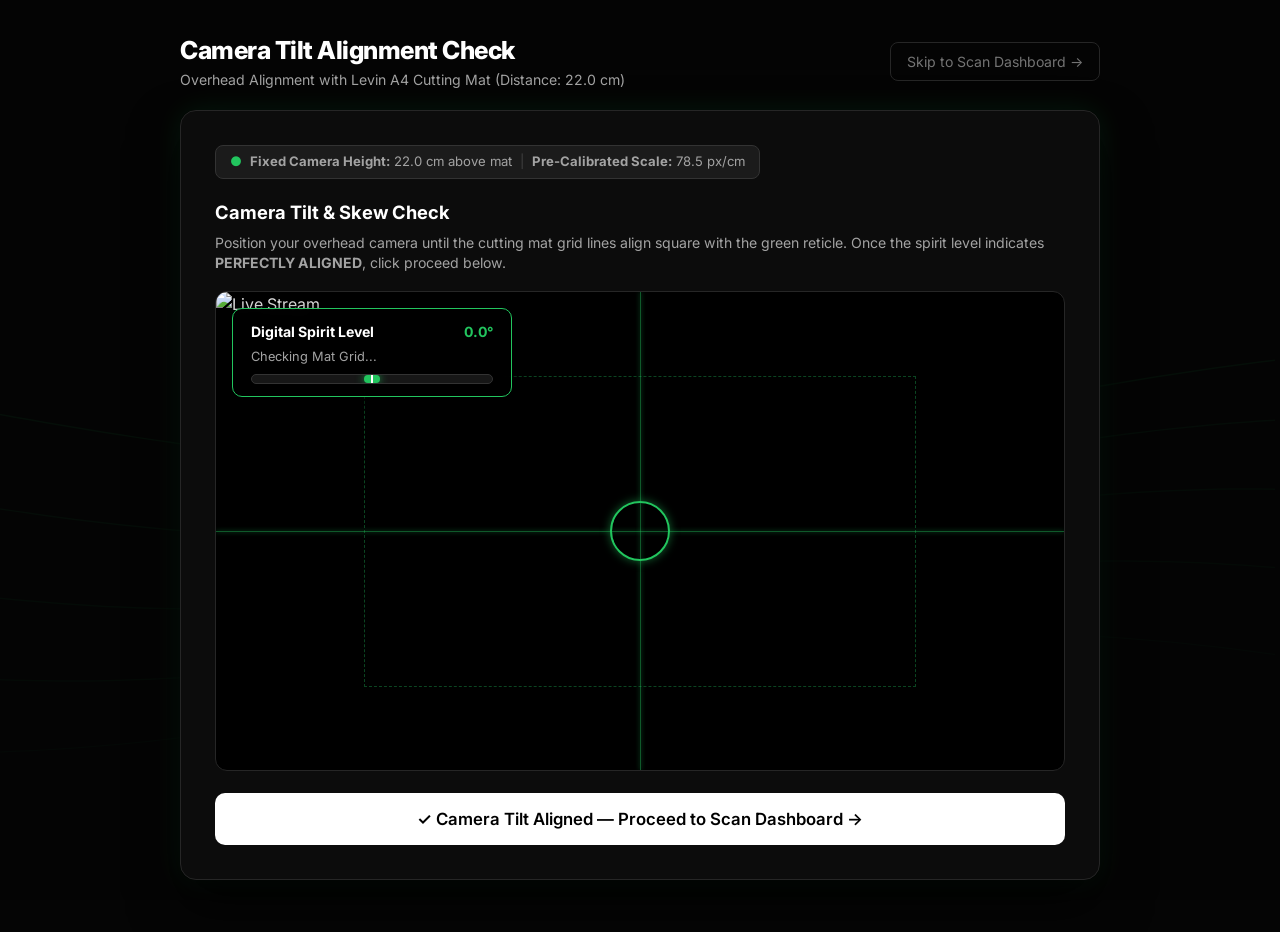
==== commit 27b7ead0: "Calibrate scale to 78.5 px/cm for exact 4.8 x 3.5 cm object match" ====
--- a/static/calibrate.html
+++ b/static/calibrate.html
@@ -176,7 +176,7 @@
         <span style="color: #22c55e; font-weight: 700;">●</span>
         <span><b>Fixed Camera Height:</b> 22.0 cm above mat</span>
         <span style="color: #404040;">|</span>
-        <span><b>Pre-Calibrated Scale:</b> 71.0 px/cm</span>
+        <span><b>Pre-Calibrated Scale:</b> 78.5 px/cm</span>
       </div>
 
       <div style="font-size: 1.15rem; font-weight: 700; color: #fff; margin-bottom: 6px;">Camera Tilt & Skew Check</div>
